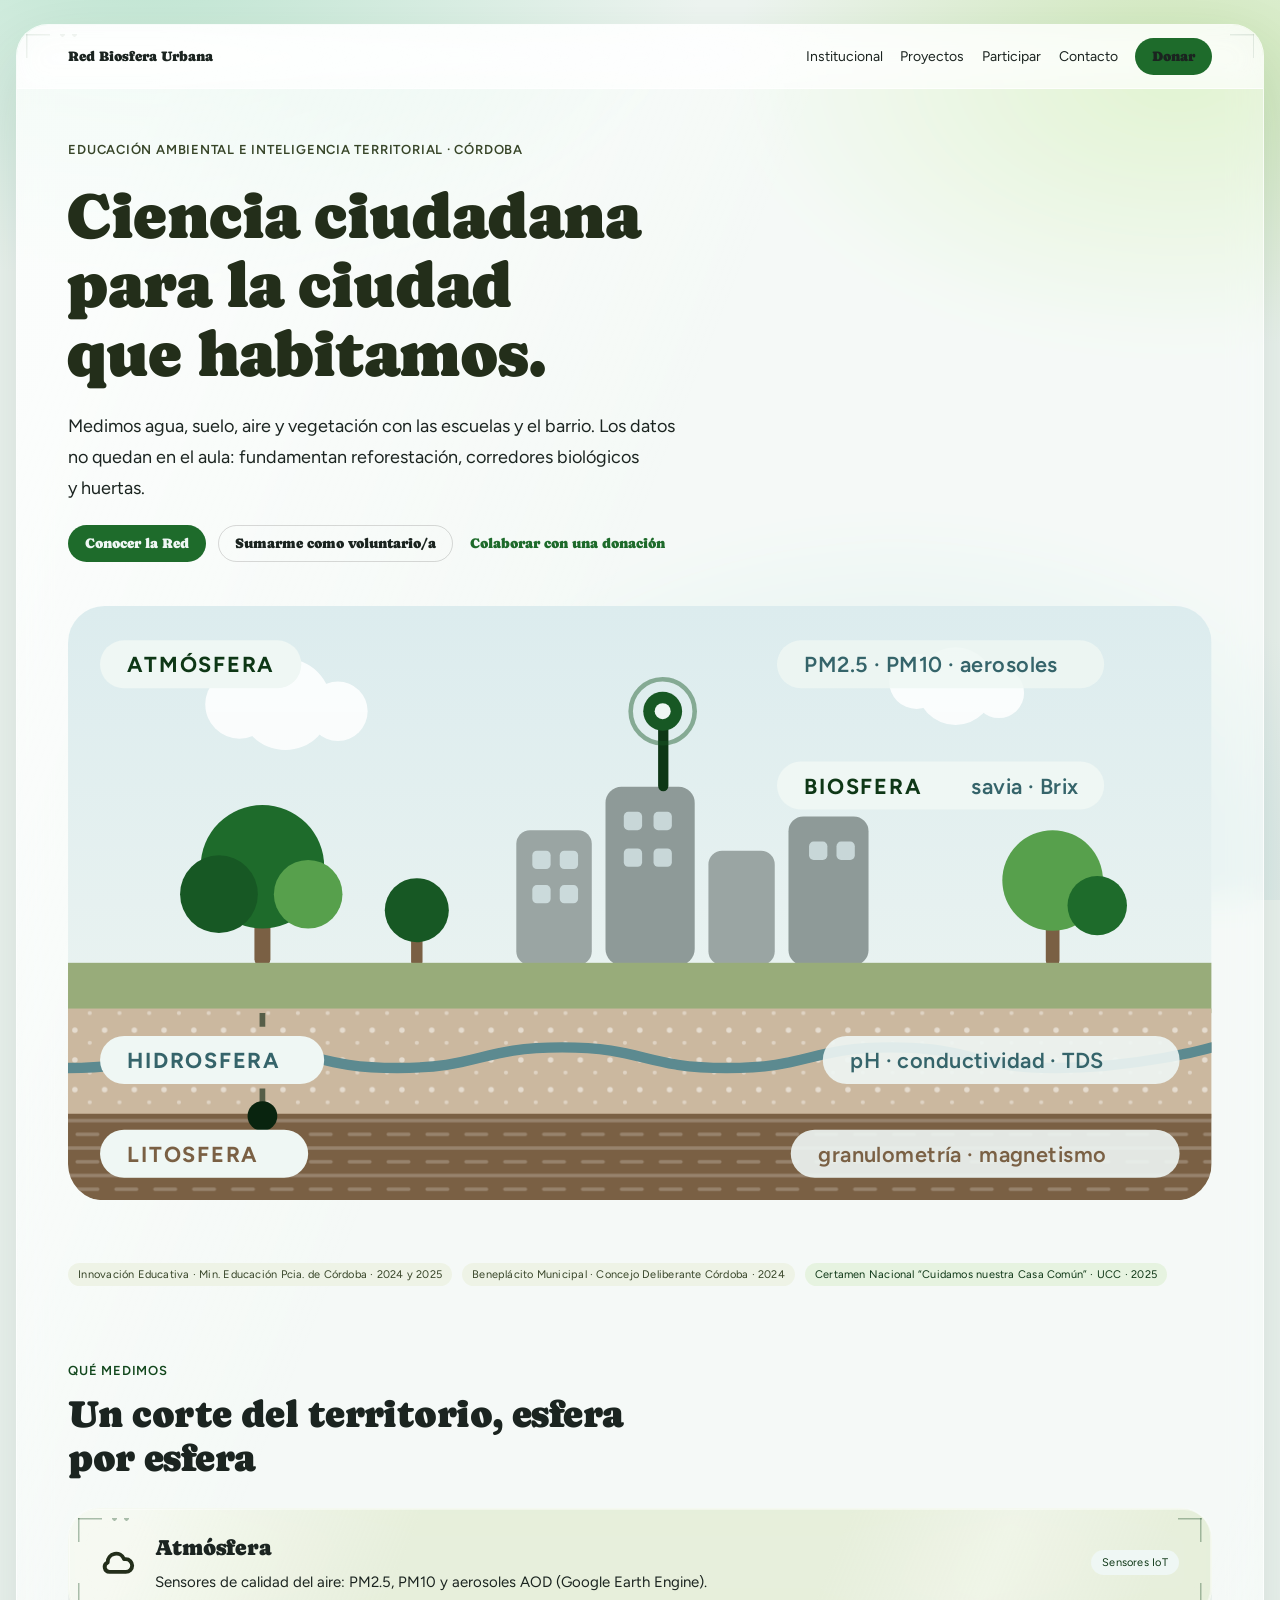
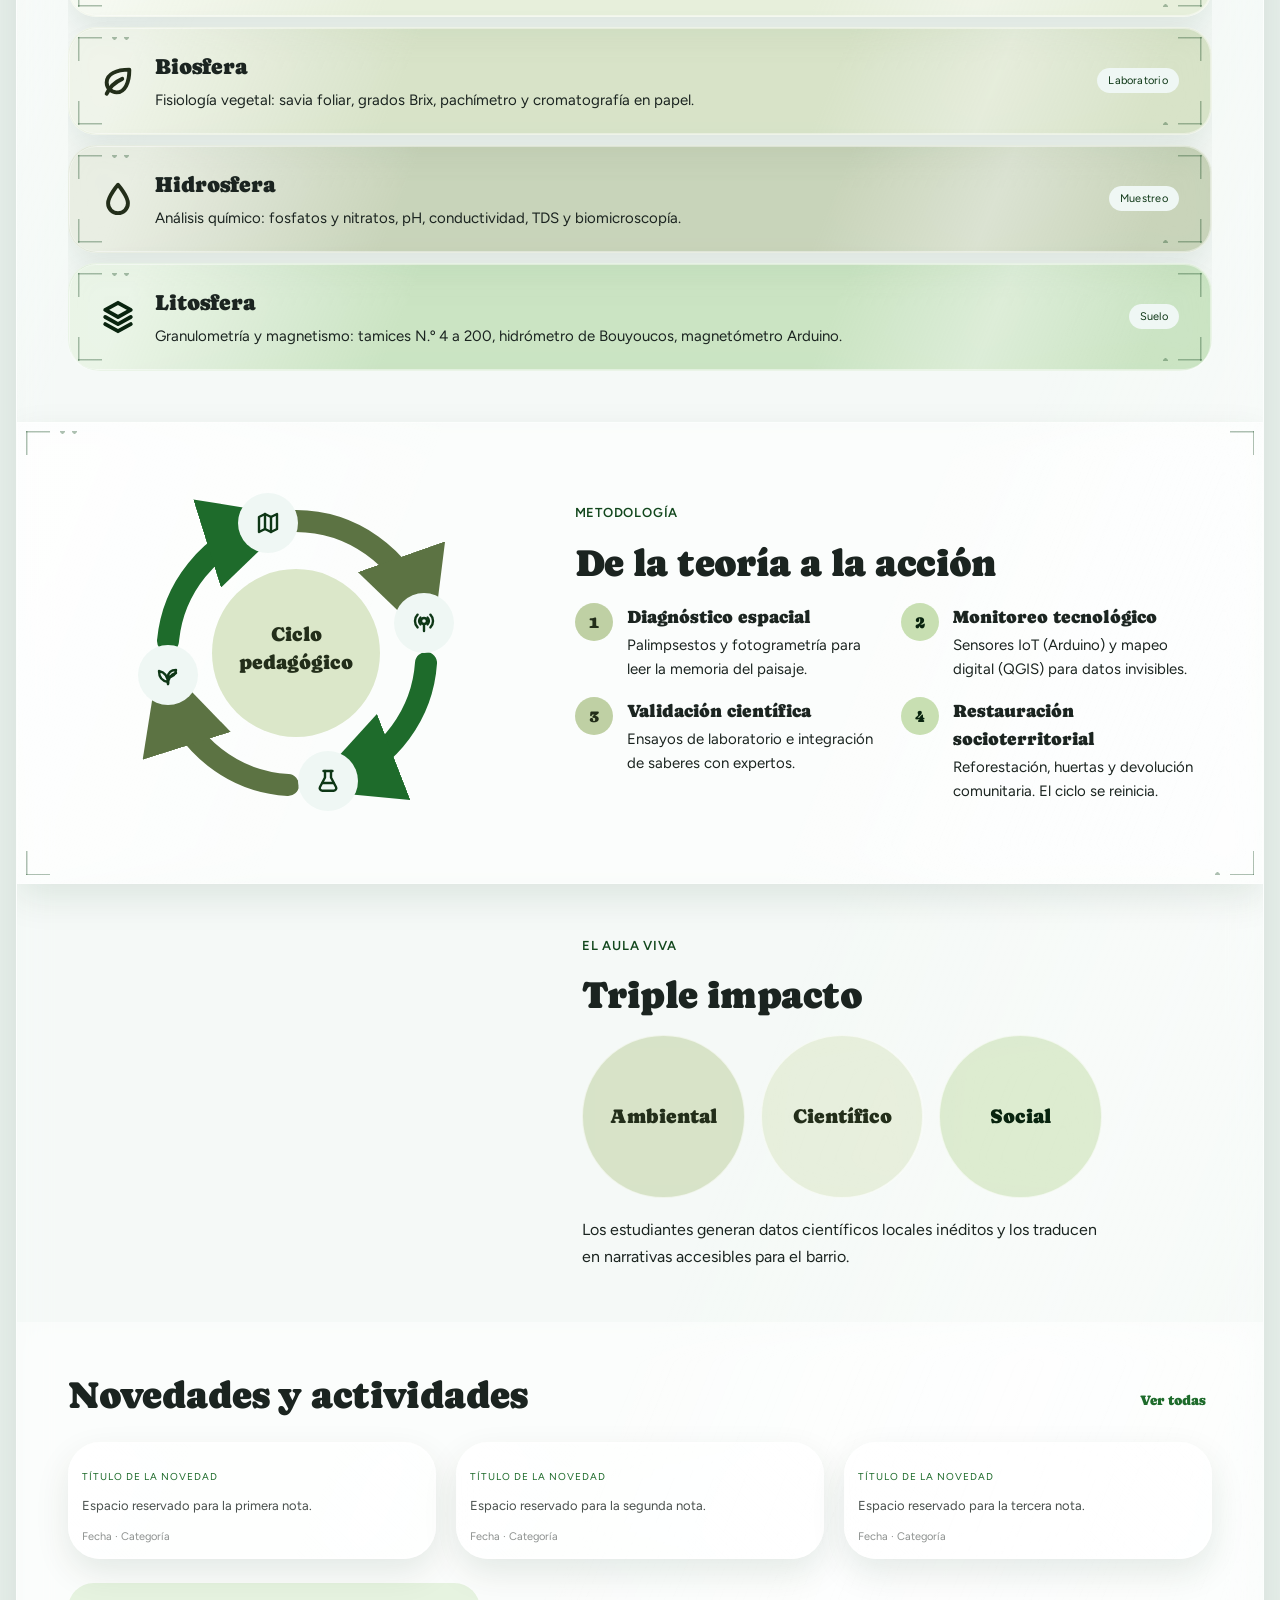
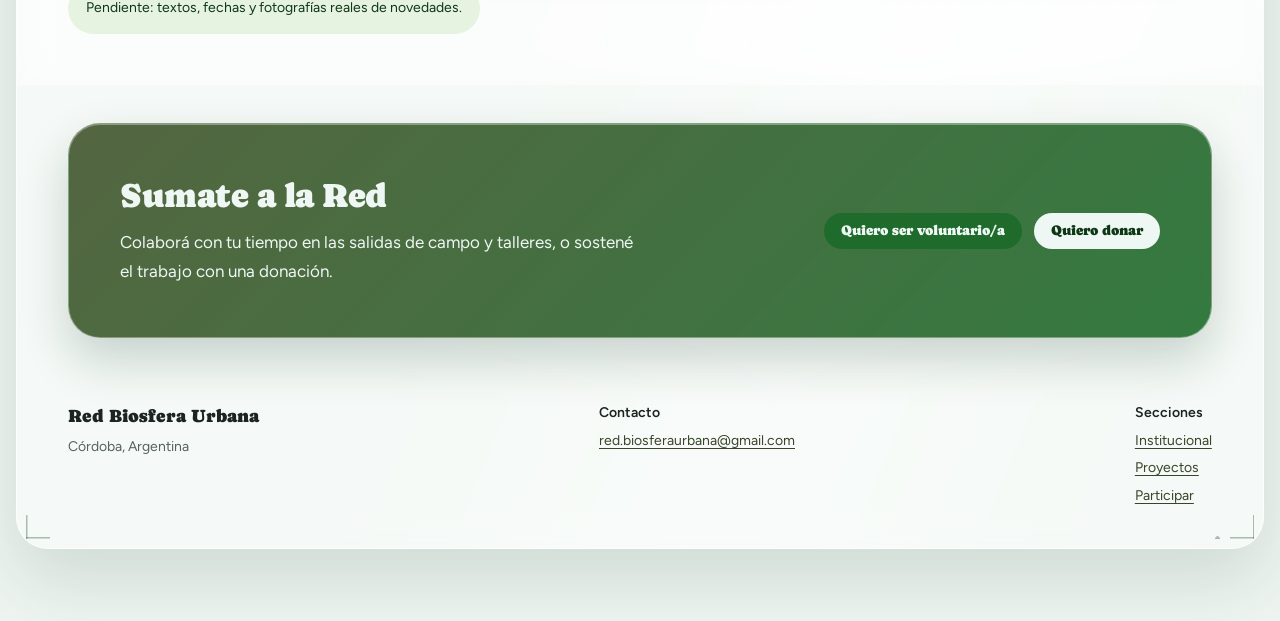
==== public/index.html @ 81ae81a0 "Sitio Red Biosfera Urbana a partir del mockup v4 Convierte el diseno base standalone en un sitio est" ====
<!DOCTYPE html>
<html lang="es">
<head>
<meta charset="utf-8">
<meta name="viewport" content="width=device-width, initial-scale=1">
<title>Red Biosfera Urbana — Ciencia ciudadana para la ciudad que habitamos</title>
<meta name="description" content="Educación ambiental e inteligencia territorial en Córdoba: medimos agua, suelo, aire y vegetación junto a escuelas y barrios.">
<link rel="canonical" href="https://TUDOMINIO/">
<link rel="icon" href="favicon.svg" type="image/svg+xml">
<meta name="theme-color" content="#f5ead8">
<meta property="og:type" content="website">
<meta property="og:title" content="Red Biosfera Urbana — Ciencia ciudadana para la ciudad que habitamos">
<meta property="og:description" content="Educación ambiental e inteligencia territorial en Córdoba: medimos agua, suelo, aire y vegetación junto a escuelas y barrios.">
<meta property="og:url" content="https://TUDOMINIO/">
<meta property="og:locale" content="es_AR">
<link rel="stylesheet" href="assets/css/organic.css">
<link rel="stylesheet" href="assets/css/sitio.css">
<link rel="stylesheet" href="assets/css/ajustes.css">
</head>
<body data-pendientes="on">
<a class="saltar" href="#contenido">Saltar al contenido</a>
<div class="pagina">
  <div class="lamina" data-glass>
    <nav class="nav" style="padding-inline:clamp(20px,4vw,56px)">
      <a class="nav-brand" href="index.html">Red Biosfera Urbana</a>
      <a href="institucional.html">Institucional</a>
      <a href="proyectos.html">Proyectos</a>
      <a href="participar.html">Participar</a>
      <a href="contacto.html">Contacto</a>
      <a class="btn btn-primary" href="participar.html#donar">Donar</a>
    </nav>
<main id="contenido">

    <div>

      <section style="position:relative;padding:clamp(32px,4vw,64px) clamp(24px,4vw,56px) clamp(24px,3vw,40px);overflow:clip">
        <div style="display:flex;flex-direction:column;gap:clamp(28px,4vw,44px)">
          <div style="display:flex;flex-direction:column;gap:22px;max-width:62ch">
            <span style="font-size:13px;letter-spacing:.06em;text-transform:uppercase;font-weight:600;color:var(--color-accent-2-800)">Educación ambiental e inteligencia territorial · Córdoba</span>
            <h1 style="font-family:var(--font-heading);font-size:clamp(38px,5vw,68px);line-height:1.08;margin:0;margin-left:-.028em;color:var(--color-accent-2-900)">Ciencia ciudadana<br>para la ciudad<br>que habitamos.</h1>
            <p style="font-size:18px;line-height:1.7;margin:0;max-width:52ch">Medimos agua, suelo, aire y vegetación con las escuelas y el barrio. Los datos no quedan en el aula: fundamentan reforestación, corredores biológicos y huertas.</p>
            <div style="display:flex;flex-wrap:wrap;gap:12px">
              <a class="btn btn-primary" href="institucional.html">Conocer la Red</a>
              <a class="btn btn-secondary" href="participar.html">Sumarme como voluntario/a</a>
              <a class="btn btn-ghost" href="participar.html">Colaborar con una donación</a>
            </div>
          </div>

          <svg viewBox="0 0 1000 520" role="img" aria-label="Corte del territorio urbano: atmósfera, biosfera, hidrosfera y litosfera, con los instrumentos de medición de cada capa" style="width:100%;height:auto;border-radius:32px;display:block">
            <defs>
              <linearGradient id="rbu3-sky" x1="0" y1="0" x2="0" y2="1">
                <stop offset="0" style="stop-color:var(--rbu-sky)"></stop>
                <stop offset="1" style="stop-color:#f0f6f2"></stop>
              </linearGradient>
              <pattern id="rbu3-loess" width="26" height="26" patternUnits="userSpaceOnUse">
                <circle cx="6" cy="7" r="2.4" style="fill:#ffffff;opacity:.5"></circle>
                <circle cx="19" cy="18" r="1.8" style="fill:#ffffff;opacity:.38"></circle>
              </pattern>
              <pattern id="rbu3-rock" width="34" height="24" patternUnits="userSpaceOnUse">
                <path d="M0 18h34M8 6h18" style="stroke:#ffffff;opacity:.22;stroke-width:3;stroke-linecap:round"></path>
              </pattern>
              <clipPath id="rbu3-frame"><rect x="0" y="0" width="1000" height="520" rx="32"></rect></clipPath>
            </defs>

            <g clip-path="url(#rbu3-frame)">
              <rect x="0" y="0" width="1000" height="520" fill="url(#rbu3-sky)"></rect>

              <g style="opacity:.85">
                <circle cx="150" cy="86" r="30" fill="#ffffff"></circle>
                <circle cx="190" cy="86" r="40" fill="#ffffff"></circle>
                <circle cx="236" cy="92" r="26" fill="#ffffff"></circle>
                <circle cx="742" cy="66" r="24" fill="#ffffff"></circle>
                <circle cx="776" cy="70" r="34" fill="#ffffff"></circle>
                <circle cx="814" cy="76" r="22" fill="#ffffff"></circle>
              </g>

              <g>
                <rect x="392" y="196" width="66" height="118" rx="12" style="fill:var(--rbu-stone)"></rect>
                <rect x="470" y="158" width="78" height="156" rx="14" style="fill:#8e9a98"></rect>
                <rect x="560" y="214" width="58" height="100" rx="12" style="fill:var(--rbu-stone)"></rect>
                <rect x="630" y="184" width="70" height="130" rx="13" style="fill:#8e9a98"></rect>
                <g style="fill:var(--rbu-sky);opacity:.75">
                  <rect x="406" y="214" width="16" height="16" rx="4"></rect><rect x="430" y="214" width="16" height="16" rx="4"></rect>
                  <rect x="406" y="244" width="16" height="16" rx="4"></rect><rect x="430" y="244" width="16" height="16" rx="4"></rect>
                  <rect x="486" y="180" width="16" height="16" rx="4"></rect><rect x="512" y="180" width="16" height="16" rx="4"></rect>
                  <rect x="486" y="212" width="16" height="16" rx="4"></rect><rect x="512" y="212" width="16" height="16" rx="4"></rect>
                  <rect x="648" y="206" width="16" height="16" rx="4"></rect><rect x="672" y="206" width="16" height="16" rx="4"></rect>
                </g>
              </g>

              <g>
                <rect x="163" y="248" width="14" height="68" rx="7" style="fill:var(--rbu-earth)"></rect>
                <circle cx="170" cy="228" r="54" style="fill:var(--color-accent-500)"></circle>
                <circle cx="132" cy="252" r="34" style="fill:var(--color-accent-600)"></circle>
                <circle cx="210" cy="252" r="30" style="fill:var(--color-accent-400)"></circle>
                <rect x="855" y="256" width="12" height="60" rx="6" style="fill:var(--rbu-earth)"></rect>
                <circle cx="861" cy="240" r="44" style="fill:var(--color-accent-400)"></circle>
                <circle cx="900" cy="262" r="26" style="fill:var(--color-accent-500)"></circle>
                <rect x="300" y="276" width="10" height="40" rx="5" style="fill:var(--rbu-earth)"></rect>
                <circle cx="305" cy="266" r="28" style="fill:var(--color-accent-600)"></circle>
              </g>

              <rect x="0" y="312" width="1000" height="44" style="fill:var(--color-accent-2-400)"></rect>
              <rect x="0" y="352" width="1000" height="96" style="fill:var(--rbu-earth-light)"></rect>
              <rect x="0" y="352" width="1000" height="96" fill="url(#rbu3-loess)"></rect>
              <rect x="0" y="444" width="1000" height="76" style="fill:var(--rbu-earth)"></rect>
              <rect x="0" y="444" width="1000" height="76" fill="url(#rbu3-rock)"></rect>

              <path d="M0 404c72 0 72-18 144-18s72 18 144 18 72-18 144-18 72 18 144 18 72-18 144-18 72 18 144 18 136-18 136-18" fill="none" style="stroke:var(--rbu-teal);stroke-width:9;stroke-linecap:round"></path>

              <g>
                <rect x="516" y="96" width="9" height="66" rx="4.5" style="fill:var(--color-accent-800)"></rect>
                <circle cx="520" cy="92" r="28" style="fill:none;stroke:var(--color-accent-600);stroke-width:4;opacity:.45"></circle>
                <circle cx="520" cy="92" r="17" style="fill:var(--color-accent-600)"></circle>
                <circle cx="520" cy="92" r="7" style="fill:var(--color-bg)"></circle>
              </g>

              <g>
                <line x1="170" y1="356" x2="170" y2="444" style="stroke:var(--color-accent-900);stroke-width:5;stroke-dasharray:12 10;opacity:.6"></line>
                <circle cx="170" cy="446" r="13" style="fill:var(--color-accent-900)"></circle>
              </g>

              <g style="font-family:var(--font-body);font-size:19px;font-weight:700;letter-spacing:.08em">
                <rect x="28" y="30" width="176" height="42" rx="21" style="fill:var(--color-bg)"></rect>
                <text x="52" y="58" style="fill:var(--color-accent-800)">ATMÓSFERA</text>
                <rect x="620" y="30" width="286" height="42" rx="21" style="fill:var(--color-bg);opacity:.85"></rect>
                <text x="644" y="58" style="fill:var(--rbu-teal-ink);font-weight:600;letter-spacing:.02em">PM2.5 · PM10 · aerosoles</text>

                <rect x="620" y="136" width="286" height="42" rx="21" style="fill:var(--color-bg)"></rect>
                <text x="644" y="164" style="fill:var(--color-accent-800)">BIOSFERA</text>
                <text x="790" y="164" style="fill:var(--rbu-teal-ink);font-weight:600;letter-spacing:.02em">savia · Brix</text>

                <rect x="28" y="376" width="196" height="42" rx="21" style="fill:var(--color-bg)"></rect>
                <text x="52" y="404" style="fill:var(--rbu-teal-ink)">HIDROSFERA</text>
                <rect x="660" y="376" width="312" height="42" rx="21" style="fill:var(--color-bg);opacity:.9"></rect>
                <text x="684" y="404" style="fill:var(--rbu-teal-ink);font-weight:600;letter-spacing:.02em">pH · conductividad · TDS</text>

                <rect x="28" y="458" width="182" height="42" rx="21" style="fill:var(--color-bg)"></rect>
                <text x="52" y="486" style="fill:var(--rbu-earth)">LITOSFERA</text>
                <rect x="632" y="458" width="340" height="42" rx="21" style="fill:var(--color-bg);opacity:.9"></rect>
                <text x="656" y="486" style="fill:var(--rbu-earth);font-weight:600;letter-spacing:.02em">granulometría · magnetismo</text>
              </g>
            </g>
          </svg>
        </div>
      </section>

      <section style="padding:24px clamp(24px,4vw,56px);display:flex;flex-wrap:wrap;gap:10px">
        <span class="tag tag-accent-2">Innovación Educativa · Min. Educación Pcia. de Córdoba · 2024 y 2025</span>
        <span class="tag tag-accent-2">Beneplácito Municipal · Concejo Deliberante Córdoba · 2024</span>
        <span class="tag tag-accent">Certamen Nacional “Cuidamos nuestra Casa Común” · UCC · 2025</span>
      </section>

      <section style="padding:clamp(32px,4vw,56px) clamp(24px,4vw,56px);display:flex;flex-direction:column;gap:28px">
        <div style="display:flex;flex-direction:column;gap:12px;max-width:60ch">
          <span style="font-size:13px;letter-spacing:.06em;text-transform:uppercase;font-weight:600;color:var(--color-accent-700)">Qué medimos</span>
          <h2 style="font-family:var(--font-heading);font-size:clamp(28px,3.2vw,38px);line-height:1.15;margin:0">Un corte del territorio, esfera por esfera</h2>
        </div>

        <div style="display:flex;flex-direction:column;gap:10px;border-radius:32px;overflow:hidden">
          <div data-glass="" style="display:flex;flex-wrap:wrap;gap:20px;align-items:center;background:color-mix(in srgb,var(--color-accent-2-200) 62%,transparent);backdrop-filter:blur(16px) saturate(1.25);-webkit-backdrop-filter:blur(16px) saturate(1.25);border:1px solid rgba(255,255,255,.6);padding:22px clamp(20px,3vw,32px);border-radius:28px">
            <svg width="34" height="34" viewBox="0 0 24 24" fill="none" stroke="currentColor" stroke-width="2.75" stroke-linecap="round" stroke-linejoin="round" style="color:var(--color-accent-2-900);flex:none" aria-hidden="true"><path d="M17.5 19a4.5 4.5 0 0 0 0-9h-1.2A6 6 0 0 0 4.7 12.3 3.5 3.5 0 0 0 6 19z"></path></svg>
            <div style="min-width:180px;flex:1 1 180px"><span style="font-family:var(--font-heading);font-size:22px">Atmósfera</span><p style="margin:4px 0 0;font-size:15px;line-height:1.6">Sensores de calidad del aire: PM2.5, PM10 y aerosoles AOD (Google Earth Engine).</p></div>
            <span class="tag tag-outline" style="background:var(--color-bg);color:var(--color-accent-800);border-color:transparent">Sensores IoT</span>
          </div>
          <div data-glass="" style="display:flex;flex-wrap:wrap;gap:20px;align-items:center;background:color-mix(in srgb,var(--color-accent-2-300) 58%,transparent);backdrop-filter:blur(16px) saturate(1.25);-webkit-backdrop-filter:blur(16px) saturate(1.25);border:1px solid rgba(255,255,255,.6);padding:22px clamp(20px,3vw,32px);border-radius:28px">
            <svg width="34" height="34" viewBox="0 0 24 24" fill="none" stroke="currentColor" stroke-width="2.75" stroke-linecap="round" stroke-linejoin="round" style="color:var(--color-accent-2-900);flex:none" aria-hidden="true"><path d="M11 20A7 7 0 0 1 4 13c0-6 7-9 16-9 0 9-3 16-9 16Z"></path><path d="M4 21c2.5-5.5 6.5-8.5 11-10.5"></path></svg>
            <div style="min-width:180px;flex:1 1 180px"><span style="font-family:var(--font-heading);font-size:22px">Biosfera</span><p style="margin:4px 0 0;font-size:15px;line-height:1.6">Fisiología vegetal: savia foliar, grados Brix, pachímetro y cromatografía en papel.</p></div>
            <span class="tag tag-outline" style="background:var(--color-bg);color:var(--color-accent-800);border-color:transparent">Laboratorio</span>
          </div>
          <div data-glass="" style="display:flex;flex-wrap:wrap;gap:20px;align-items:center;background:color-mix(in srgb,var(--color-accent-2-400) 50%,transparent);backdrop-filter:blur(16px) saturate(1.25);-webkit-backdrop-filter:blur(16px) saturate(1.25);border:1px solid rgba(255,255,255,.6);padding:22px clamp(20px,3vw,32px);border-radius:28px">
            <svg width="34" height="34" viewBox="0 0 24 24" fill="none" stroke="currentColor" stroke-width="2.75" stroke-linecap="round" stroke-linejoin="round" style="color:var(--color-accent-2-900);flex:none" aria-hidden="true"><path d="M12 22a7 7 0 0 0 7-7c0-5-7-13-7-13S5 10 5 15a7 7 0 0 0 7 7Z"></path></svg>
            <div style="min-width:180px;flex:1 1 180px"><span style="font-family:var(--font-heading);font-size:22px">Hidrosfera</span><p style="margin:4px 0 0;font-size:15px;line-height:1.6">Análisis químico: fosfatos y nitratos, pH, conductividad, TDS y biomicroscopía.</p></div>
            <span class="tag tag-outline" style="background:var(--color-bg);color:var(--color-accent-800);border-color:transparent">Muestreo</span>
          </div>
          <div data-glass="" style="display:flex;flex-wrap:wrap;gap:20px;align-items:center;background:color-mix(in srgb,var(--color-accent-300) 55%,transparent);backdrop-filter:blur(16px) saturate(1.25);-webkit-backdrop-filter:blur(16px) saturate(1.25);border:1px solid rgba(255,255,255,.6);padding:22px clamp(20px,3vw,32px);border-radius:28px">
            <svg width="34" height="34" viewBox="0 0 24 24" fill="none" stroke="currentColor" stroke-width="2.75" stroke-linecap="round" stroke-linejoin="round" style="color:var(--color-accent-900);flex:none" aria-hidden="true"><path d="m12 2 9 5-9 5-9-5 9-5Z"></path><path d="m3 12 9 5 9-5"></path><path d="m3 17 9 5 9-5"></path></svg>
            <div style="min-width:180px;flex:1 1 180px"><span style="font-family:var(--font-heading);font-size:22px">Litosfera</span><p style="margin:4px 0 0;font-size:15px;line-height:1.6">Granulometría y magnetismo: tamices N.º 4 a 200, hidrómetro de Bouyoucos, magnetómetro Arduino.</p></div>
            <span class="tag tag-outline" style="background:var(--color-bg);color:var(--color-accent-800);border-color:transparent">Suelo</span>
          </div>
        </div>
      </section>

      <section data-glass="" style="padding:clamp(32px,4vw,56px) clamp(24px,4vw,56px);background:rgba(255,255,255,.34);backdrop-filter:blur(16px) saturate(1.25);-webkit-backdrop-filter:blur(16px) saturate(1.25)">
        <div style="display:grid;grid-template-columns:minmax(0,5fr) minmax(0,7fr);gap:clamp(24px,4vw,56px);align-items:center">
          <svg viewBox="0 0 360 360" role="img" aria-label="Ciclo pedagógico de cuatro fases" style="width:100%;height:auto;max-width:360px;justify-self:center">
            <defs>
              <marker id="rbu-arrow" viewBox="0 0 10 10" refX="6" refY="5" markerWidth="4.2" markerHeight="4.2" orient="auto-start-reverse">
                <path d="M0 0 10 5 0 10z" style="fill:var(--color-accent-2-600)"></path>
              </marker>
              <marker id="rbu-arrow-b" viewBox="0 0 10 10" refX="6" refY="5" markerWidth="4.2" markerHeight="4.2" orient="auto-start-reverse">
                <path d="M0 0 10 5 0 10z" style="fill:var(--color-accent-500)"></path>
              </marker>
            </defs>
            <circle cx="180" cy="180" r="84" style="fill:var(--color-accent-2-200)"></circle>
            <text x="180" y="168" text-anchor="middle" style="font-family:var(--font-heading);font-size:20px;fill:var(--color-accent-2-900)">Ciclo</text>
            <text x="180" y="196" text-anchor="middle" style="font-family:var(--font-heading);font-size:20px;fill:var(--color-accent-2-900)">pedagógico</text>
            <path d="M180 48a132 132 0 0 1 124 88" fill="none" stroke-linecap="round" stroke-width="22" marker-end="url(#rbu-arrow)" style="stroke:var(--color-accent-2-600)"></path>
            <path d="M310 190a132 132 0 0 1-84 114" fill="none" stroke-linecap="round" stroke-width="22" marker-end="url(#rbu-arrow-b)" style="stroke:var(--color-accent-500)"></path>
            <path d="M172 312a132 132 0 0 1-118-92" fill="none" stroke-linecap="round" stroke-width="22" marker-end="url(#rbu-arrow)" style="stroke:var(--color-accent-2-600)"></path>
            <path d="M52 168a132 132 0 0 1 92-114" fill="none" stroke-linecap="round" stroke-width="22" marker-end="url(#rbu-arrow-b)" style="stroke:var(--color-accent-500)"></path>
            <g style="fill:none;stroke:var(--color-accent-800);stroke-width:2.4;stroke-linecap:round;stroke-linejoin:round">
              <circle cx="152" cy="50" r="30" style="fill:var(--color-bg);stroke:none"></circle>
              <g transform="translate(140,38)"><path d="M3 6 9 3l6 3 6-3v15l-6 3-6-3-6 3z"></path><path d="M9 3v15M15 6v15"></path></g>
              <circle cx="308" cy="150" r="30" style="fill:var(--color-bg);stroke:none"></circle>
              <g transform="translate(296,138)"><path d="M12 20v-6"></path><circle cx="12" cy="10" r="3"></circle><path d="M5.6 16.4a9 9 0 0 1 0-12.7M18.4 3.7a9 9 0 0 1 0 12.7"></path><path d="M8.5 13.5a5 5 0 0 1 0-7M15.5 6.5a5 5 0 0 1 0 7"></path></g>
              <circle cx="212" cy="308" r="30" style="fill:var(--color-bg);stroke:none"></circle>
              <g transform="translate(200,296)"><path d="M9 2v6.5L4 18a2.5 2.5 0 0 0 2.2 3.7h11.6A2.5 2.5 0 0 0 20 18l-5-9.5V2"></path><path d="M7.5 2h9M6.5 14h11"></path></g>
              <circle cx="52" cy="202" r="30" style="fill:var(--color-bg);stroke:none"></circle>
              <g transform="translate(40,190)"><path d="M12 21c0-5 2-9 8-11"></path><path d="M12 21C12 13 8 9 3 8c0 6 3 10 9 11Z"></path><path d="M12 14c0-4 3-7 8-7 0 4-3 7-8 7Z"></path></g>
            </g>
          </svg>

          <div style="display:flex;flex-direction:column;gap:18px">
            <span style="font-size:13px;letter-spacing:.06em;text-transform:uppercase;font-weight:600;color:var(--color-accent-700)">Metodología</span>
            <h2 style="font-family:var(--font-heading);font-size:clamp(28px,3.2vw,38px);line-height:1.15;margin:0">De la teoría a la acción</h2>
            <div style="display:grid;grid-template-columns:repeat(auto-fit,minmax(240px,1fr));gap:16px">
              <div style="display:flex;gap:14px;align-items:flex-start"><span style="flex:none;display:grid;place-content:center;width:38px;height:38px;border-radius:50%;background:var(--color-accent-2-300);font-family:var(--font-heading);font-size:17px;color:var(--color-accent-2-900)">1</span><div><span style="font-family:var(--font-heading);font-size:18px">Diagnóstico espacial</span><p style="margin:2px 0 0;font-size:15px;line-height:1.6">Palimpsestos y fotogrametría para leer la memoria del paisaje.</p></div></div>
              <div style="display:flex;gap:14px;align-items:flex-start"><span style="flex:none;display:grid;place-content:center;width:38px;height:38px;border-radius:50%;background:var(--color-accent-200);font-family:var(--font-heading);font-size:17px;color:var(--color-accent-900)">2</span><div><span style="font-family:var(--font-heading);font-size:18px">Monitoreo tecnológico</span><p style="margin:2px 0 0;font-size:15px;line-height:1.6">Sensores IoT (Arduino) y mapeo digital (QGIS) para datos invisibles.</p></div></div>
              <div style="display:flex;gap:14px;align-items:flex-start"><span style="flex:none;display:grid;place-content:center;width:38px;height:38px;border-radius:50%;background:var(--color-accent-2-300);font-family:var(--font-heading);font-size:17px;color:var(--color-accent-2-900)">3</span><div><span style="font-family:var(--font-heading);font-size:18px">Validación científica</span><p style="margin:2px 0 0;font-size:15px;line-height:1.6">Ensayos de laboratorio e integración de saberes con expertos.</p></div></div>
              <div style="display:flex;gap:14px;align-items:flex-start"><span style="flex:none;display:grid;place-content:center;width:38px;height:38px;border-radius:50%;background:var(--color-accent-200);font-family:var(--font-heading);font-size:17px;color:var(--color-accent-900)">4</span><div><span style="font-family:var(--font-heading);font-size:18px">Restauración socioterritorial</span><p style="margin:2px 0 0;font-size:15px;line-height:1.6">Reforestación, huertas y devolución comunitaria. El ciclo se reinicia.</p></div></div>
            </div>
          </div>
        </div>
      </section>

      <section style="padding:clamp(32px,4vw,56px) clamp(24px,4vw,56px);display:grid;grid-template-columns:minmax(0,5fr) minmax(0,7fr);gap:clamp(24px,5vw,64px);align-items:center">
        <figure class="washed" style="margin:0;border-radius:32px;overflow:hidden">
          <image-slot id="rbu2-aula" shape="rect" style="width:100%;aspect-ratio:4/3" placeholder="Foto: estudiantes en trabajo de campo"></image-slot>
        </figure>
        <div style="display:flex;flex-direction:column;gap:18px">
          <span style="font-size:13px;letter-spacing:.06em;text-transform:uppercase;font-weight:600;color:var(--color-accent-700)">El aula viva</span>
          <h2 style="font-family:var(--font-heading);font-size:clamp(28px,3.2vw,38px);line-height:1.15;margin:0">Triple impacto</h2>
          <div style="display:grid;grid-template-columns:repeat(3,minmax(0,1fr));gap:16px;max-width:520px">
            <div style="aspect-ratio:1;border-radius:50%;background:color-mix(in srgb,var(--color-accent-2-300) 58%,transparent);backdrop-filter:blur(16px) saturate(1.25);-webkit-backdrop-filter:blur(16px) saturate(1.25);border:1px solid rgba(255,255,255,.6);display:grid;place-content:center;text-align:center;padding:12px"><span style="font-family:var(--font-heading);font-size:clamp(15px,1.7vw,20px);color:var(--color-accent-2-900)">Ambiental</span></div>
            <div style="aspect-ratio:1;border-radius:50%;background:color-mix(in srgb,var(--color-accent-2-200) 60%,transparent);backdrop-filter:blur(16px) saturate(1.25);-webkit-backdrop-filter:blur(16px) saturate(1.25);border:1px solid rgba(255,255,255,.6);display:grid;place-content:center;text-align:center;padding:12px"><span style="font-family:var(--font-heading);font-size:clamp(15px,1.7vw,20px);color:var(--color-accent-2-900)">Científico</span></div>
            <div style="aspect-ratio:1;border-radius:50%;background:color-mix(in srgb,var(--color-accent-200) 60%,transparent);backdrop-filter:blur(16px) saturate(1.25);-webkit-backdrop-filter:blur(16px) saturate(1.25);border:1px solid rgba(255,255,255,.6);display:grid;place-content:center;text-align:center;padding:12px"><span style="font-family:var(--font-heading);font-size:clamp(15px,1.7vw,20px);color:var(--color-accent-900)">Social</span></div>
          </div>
          <p style="font-size:16px;line-height:1.7;margin:0;max-width:52ch">Los estudiantes generan datos científicos locales inéditos y los traducen en narrativas accesibles para el barrio.</p>
        </div>
      </section>

      <section id="novedades" style="padding:clamp(32px,4vw,56px) clamp(24px,4vw,56px);background:rgba(255,255,255,.34);backdrop-filter:blur(16px) saturate(1.25);-webkit-backdrop-filter:blur(16px) saturate(1.25);display:flex;flex-direction:column;gap:24px">
        <div style="display:flex;flex-wrap:wrap;gap:16px;align-items:end;justify-content:space-between">
          <h2 style="font-family:var(--font-heading);font-size:clamp(28px,3.2vw,38px);line-height:1.2;margin:0">Novedades y actividades</h2>
          <button type="button" class="btn btn-ghost">Ver todas</button>
        </div>
        <div style="display:grid;grid-template-columns:repeat(auto-fit,minmax(260px,1fr));gap:20px">
          <article class="card" style="display:flex;flex-direction:column;gap:12px">
            <div class="washed" style="border-radius:20px;overflow:hidden"><image-slot id="rbu2-news-1" shape="rect" style="width:100%;aspect-ratio:3/2" placeholder="Foto de la actividad"></image-slot></div>
            <span class="card-kicker">Título de la novedad</span>
            <p class="card-body">Espacio reservado para la primera nota.</p>
            <span class="card-meta">Fecha · Categoría</span>
          </article>
          <article class="card" style="display:flex;flex-direction:column;gap:12px">
            <div class="washed" style="border-radius:20px;overflow:hidden"><image-slot id="rbu2-news-2" shape="rect" style="width:100%;aspect-ratio:3/2" placeholder="Foto de la actividad"></image-slot></div>
            <span class="card-kicker">Título de la novedad</span>
            <p class="card-body">Espacio reservado para la segunda nota.</p>
            <span class="card-meta">Fecha · Categoría</span>
          </article>
          <article class="card" style="display:flex;flex-direction:column;gap:12px">
            <div class="washed" style="border-radius:20px;overflow:hidden"><image-slot id="rbu2-news-3" shape="rect" style="width:100%;aspect-ratio:3/2" placeholder="Foto de la actividad"></image-slot></div>
            <span class="card-kicker">Título de la novedad</span>
            <p class="card-body">Espacio reservado para la tercera nota.</p>
            <span class="card-meta">Fecha · Categoría</span>
          </article>
        </div>
        <div class="nota-pendiente">
          <p style="font-size:14px;line-height:1.6;margin:0;padding:14px 18px;border-radius:999px;background:var(--color-accent-100);color:var(--color-accent-800);width:fit-content;max-width:100%">Pendiente: textos, fechas y fotografías reales de novedades.</p>
        </div>
      </section>

      <section style="padding:clamp(24px,3vw,40px) clamp(24px,4vw,56px)">
        <div style="background:linear-gradient(135deg,rgba(73,92,53,.94),rgba(30,107,43,.90));border-radius:32px;padding:clamp(28px,4vw,56px);border:1px solid rgba(255,255,255,.35);box-shadow:inset 0 1px 0 rgba(255,255,255,.35),0 22px 48px rgba(14,55,32,.20);display:flex;flex-wrap:wrap;gap:32px;justify-content:space-between;align-items:center">
          <div style="display:flex;flex-direction:column;gap:12px;max-width:52ch">
            <h3 style="font-family:var(--font-heading);font-size:clamp(26px,3vw,34px);line-height:1.2;margin:0;color:var(--color-bg)">Sumate a la Red</h3>
            <p style="font-size:17px;line-height:1.7;margin:0;color:var(--color-bg)">Colaborá con tu tiempo en las salidas de campo y talleres, o sostené el trabajo con una donación.</p>
          </div>
          <div style="display:flex;flex-wrap:wrap;gap:12px">
            <a class="btn btn-primary" href="participar.html">Quiero ser voluntario/a</a>
            <a class="btn btn-secondary" style="background:var(--color-bg);color:var(--color-accent-800);border-color:transparent" href="participar.html">Quiero donar</a>
          </div>
        </div>
      </section>

      
    </div>
    
</main>
<footer style="padding:24px clamp(24px,4vw,56px) 40px;display:flex;flex-wrap:wrap;gap:24px;justify-content:space-between;font-size:14px;line-height:1.7;color:var(--color-neutral-700)">
        <div style="display:flex;flex-direction:column;gap:4px">
          <span style="font-family:var(--font-heading);font-size:18px;color:var(--color-text)">Red Biosfera Urbana</span>
          <span>Córdoba, Argentina</span>
        </div>
        <div style="display:flex;flex-direction:column;gap:4px">
          <span style="font-weight:600;color:var(--color-text)">Contacto</span>
          <a href="mailto:red.biosferaurbana@gmail.com">red.biosferaurbana@gmail.com</a>
        </div>
        <div style="display:flex;flex-direction:column;gap:4px">
          <span style="font-weight:600;color:var(--color-text)">Secciones</span>
          <a href="institucional.html">Institucional</a>
          <a href="proyectos.html">Proyectos</a>
          <a href="participar.html">Participar</a>
        </div>
      </footer>
  </div>
</div>
<script src="assets/js/sitio.js" defer></script>
</body>
</html>
---- public/assets/css/organic.css ----
/* Organic — design-system tokens and component classes. This file is the source of truth for the system's look; retune it here and see readme.md. */
/* latin-ext */
@font-face {
  font-family: 'Caprasimo';
  font-style: normal;
  font-weight: 400;
  font-display: swap;
  src: url("../fonts/caprasimo-latin-ext.woff2") format('woff2');
  unicode-range: U+0100-02BA, U+02BD-02C5, U+02C7-02CC, U+02CE-02D7, U+02DD-02FF, U+0304, U+0308, U+0329, U+1D00-1DBF, U+1E00-1E9F, U+1EF2-1EFF, U+2020, U+20A0-20AB, U+20AD-20C0, U+2113, U+2C60-2C7F, U+A720-A7FF;
}
/* latin */
@font-face {
  font-family: 'Caprasimo';
  font-style: normal;
  font-weight: 400;
  font-display: swap;
  src: url("../fonts/caprasimo-latin.woff2") format('woff2');
  unicode-range: U+0000-00FF, U+0131, U+0152-0153, U+02BB-02BC, U+02C6, U+02DA, U+02DC, U+0304, U+0308, U+0329, U+2000-206F, U+20AC, U+2122, U+2191, U+2193, U+2212, U+2215, U+FEFF, U+FFFD;
}
/* latin-ext */
@font-face {
  font-family: 'Figtree';
  font-style: normal;
  font-weight: 400;
  font-display: swap;
  src: url("../fonts/figtree-latin-ext.woff2") format('woff2');
  unicode-range: U+0100-02BA, U+02BD-02C5, U+02C7-02CC, U+02CE-02D7, U+02DD-02FF, U+0304, U+0308, U+0329, U+1D00-1DBF, U+1E00-1E9F, U+1EF2-1EFF, U+2020, U+20A0-20AB, U+20AD-20C0, U+2113, U+2C60-2C7F, U+A720-A7FF;
}
/* latin */
@font-face {
  font-family: 'Figtree';
  font-style: normal;
  font-weight: 400;
  font-display: swap;
  src: url("../fonts/figtree-latin.woff2") format('woff2');
  unicode-range: U+0000-00FF, U+0131, U+0152-0153, U+02BB-02BC, U+02C6, U+02DA, U+02DC, U+0304, U+0308, U+0329, U+2000-206F, U+20AC, U+2122, U+2191, U+2193, U+2212, U+2215, U+FEFF, U+FFFD;
}
/* latin-ext */
@font-face {
  font-family: 'Figtree';
  font-style: normal;
  font-weight: 600;
  font-display: swap;
  src: url("../fonts/figtree-latin-ext.woff2") format('woff2');
  unicode-range: U+0100-02BA, U+02BD-02C5, U+02C7-02CC, U+02CE-02D7, U+02DD-02FF, U+0304, U+0308, U+0329, U+1D00-1DBF, U+1E00-1E9F, U+1EF2-1EFF, U+2020, U+20A0-20AB, U+20AD-20C0, U+2113, U+2C60-2C7F, U+A720-A7FF;
}
/* latin */
@font-face {
  font-family: 'Figtree';
  font-style: normal;
  font-weight: 600;
  font-display: swap;
  src: url("../fonts/figtree-latin.woff2") format('woff2');
  unicode-range: U+0000-00FF, U+0131, U+0152-0153, U+02BB-02BC, U+02C6, U+02DA, U+02DC, U+0304, U+0308, U+0329, U+2000-206F, U+20AC, U+2122, U+2191, U+2193, U+2212, U+2215, U+FEFF, U+FFFD;
}
/* latin-ext */
@font-face {
  font-family: 'Figtree';
  font-style: normal;
  font-weight: 700;
  font-display: swap;
  src: url("../fonts/figtree-latin-ext.woff2") format('woff2');
  unicode-range: U+0100-02BA, U+02BD-02C5, U+02C7-02CC, U+02CE-02D7, U+02DD-02FF, U+0304, U+0308, U+0329, U+1D00-1DBF, U+1E00-1E9F, U+1EF2-1EFF, U+2020, U+20A0-20AB, U+20AD-20C0, U+2113, U+2C60-2C7F, U+A720-A7FF;
}
/* latin */
@font-face {
  font-family: 'Figtree';
  font-style: normal;
  font-weight: 700;
  font-display: swap;
  src: url("../fonts/figtree-latin.woff2") format('woff2');
  unicode-range: U+0000-00FF, U+0131, U+0152-0153, U+02BB-02BC, U+02C6, U+02DA, U+02DC, U+0304, U+0308, U+0329, U+2000-206F, U+20AC, U+2122, U+2191, U+2193, U+2212, U+2215, U+FEFF, U+FFFD;
}


:root {
  --color-bg: #f5ead8;
  --color-surface: #ebddc5;
  --color-text: #201e1d;
  --color-accent: #c67139;
  --color-accent-2: #7a8a5e;
  --color-divider: color-mix(in srgb, #201e1d 16%, transparent);

  /* Tonal ramps — generated in OKLCH on one shared lightness scale, so the
     same step of any role matches the others in visual value. */
  --color-neutral-100: #f9f4ed;
  --color-neutral-200: #eee7db;
  --color-neutral-300: #dcd3c4;
  --color-neutral-400: #c0b6a5;
  --color-neutral-500: #a19786;
  --color-neutral-600: #82796a;
  --color-neutral-700: #645c50;
  --color-neutral-800: #474238;
  --color-neutral-900: #2e2b25;

  --color-accent-100: #fff2eb;
  --color-accent-200: #ffe1d0;
  --color-accent-300: #ffc6a5;
  --color-accent-400: #f6a06b;
  --color-accent-500: #d67f48;
  --color-accent-600: #b2622d;
  --color-accent-700: #8c491a;
  --color-accent-800: #643312;
  --color-accent-900: #402310;

  --color-accent-2-100: #f0fae1;
  --color-accent-2-200: #e1eecc;
  --color-accent-2-300: #ccdbb2;
  --color-accent-2-400: #aebf92;
  --color-accent-2-500: #8fa073;
  --color-accent-2-600: #728157;
  --color-accent-2-700: #56633f;
  --color-accent-2-800: #3d472b;
  --color-accent-2-900: #272e1b;

  --font-heading: "Caprasimo", system-ui, sans-serif;
  --font-heading-weight: 400;
  --font-body: "Figtree", system-ui, sans-serif;

  --space-1: 4.4px;
  --space-2: 8.8px;
  --space-3: 13.2px;
  --space-4: 17.6px;
  --space-6: 26.4px;
  --space-8: 35.2px;

  --radius-sm: 8px;
  --radius-md: 16px;
  --radius-lg: 28px;

  /* Elevation — derived from the ground: soft ink-tinted shadows on a
     light theme, a hairline edge + ambient darkness on a dark one. */
  --shadow-sm: 0 1px 2px color-mix(in srgb, #2e2b25 14%, transparent);
  --shadow-md: 0 3px 10px color-mix(in srgb, #2e2b25 16%, transparent);
  --shadow-lg: 0 12px 32px color-mix(in srgb, #2e2b25 22%, transparent);
}

body {
  background: var(--color-bg);
  color: var(--color-text);
  font-family: var(--font-body);
}
h1, h2, h3, h4 { font-family: var(--font-heading); font-weight: var(--font-heading-weight); }

.washed{filter:saturate(0.6) contrast(0.85) brightness(1.1) opacity(0.94)}

/* ══════════════════════════════════════════════════════════════════════════
   Components — built with the tokens above. Plain CSS
   on plain HTML: no JavaScript, no build step. Each class is documented in
   readme.md and demonstrated in foundations/ and components/.
   ══════════════════════════════════════════════════════════════════════ */

*, *::before, *::after { box-sizing: border-box; }
body { margin: 0; font-size: 15px; line-height: 1.55; font-weight: 400; }
h1, h2, h3, h4, h5, h6 {
  font-family: var(--font-heading); font-weight: var(--font-heading-weight);
  line-height: 1.12; letter-spacing: -0.015em; margin: 0 0 var(--space-2);
}
h1 { font-size: 42px; }
h2 { font-size: 32px; }
h3 { font-size: 25px; }
h4 { font-size: 20px; }
h5 { font-size: 16px; }
h6 { font-size: 13px; }
h6 { letter-spacing: 0.08em; text-transform: uppercase; }
p { margin: 0 0 var(--space-3); }
a { color: var(--color-accent); text-underline-offset: 3px; }
img { display: block; max-width: 100%; }
figure { margin: 0; }
figcaption {
  font-size: 11px; margin-top: var(--space-1);
  color: color-mix(in srgb, var(--color-text) 55%, transparent);
}
.text-muted { color: color-mix(in srgb, var(--color-text) 55%, transparent); }
:focus { outline: none; }
:focus-visible { outline: 2px solid var(--color-accent); outline-offset: 2px; }
::selection { background: color-mix(in srgb, var(--color-accent) 30%, transparent); }

/* — rules — */
.hr {
  height: 1px; border: 0; margin: var(--space-4) 0;
  background: var(--color-divider);
}

/* — buttons — */
.btn {
  display: inline-flex; align-items: center; justify-content: center; gap: 6px;
  cursor: pointer; text-decoration: none;
  font-family: var(--font-heading); font-weight: var(--font-heading-weight);
  font-size: 14px; line-height: 1.2; color: var(--color-text); /* matches the .input's 14px —
     the pair sits side by side in sign-up rows */
  background: transparent; border: 1px solid transparent;
  padding: var(--space-2) calc(var(--space-3) * 1.2);
  border-radius: var(--radius-md);
}
.btn svg { display: block; }
.btn:disabled { opacity: 0.45; cursor: not-allowed; }
.btn-primary { background: var(--color-accent); color: var(--color-bg); }
.btn-primary:hover { background: var(--color-accent-600); }
.btn-primary:active { background: var(--color-accent-700); }
.btn-secondary { border-color: var(--color-divider); }
.btn-secondary:hover { background: color-mix(in srgb, var(--color-text) 7%, transparent); }
.btn-secondary:active { background: color-mix(in srgb, var(--color-text) 14%, transparent); }
.btn-ghost { color: var(--color-accent); padding-inline: var(--space-1); }
.btn-ghost:hover { background: color-mix(in srgb, var(--color-accent) 10%, transparent); }
.btn-ghost:active { background: color-mix(in srgb, var(--color-accent) 18%, transparent); }
.btn-icon { width: 36px; height: 36px; padding: 0; }
.btn-block { width: 100%; margin-top: var(--space-2); }

/* — forms — */
.field > label {
  display: block; font-size: 12px; margin-bottom: 5px;
  color: color-mix(in srgb, var(--color-text) 70%, transparent);
}
.input {
  width: 100%; min-height: 36px; padding: 6px 10px; font: inherit;
  font-size: 14px; color: var(--color-text); caret-color: var(--color-accent);
  background: var(--color-surface);
  border: 1px solid var(--color-divider); border-radius: var(--radius-md);
}
.input:hover { border-color: color-mix(in srgb, var(--color-text) 45%, transparent); }
.input:focus-visible { border-color: var(--color-accent); outline-offset: 0; }
textarea.input { min-height: 90px; resize: vertical; }
.radio { display: inline-flex; align-items: center; gap: 8px; cursor: pointer; font-size: 14px; }
.radio input, .seg-opt input {
  position: absolute; opacity: 0; width: 0; height: 0; pointer-events: none;
}
.radio .dot {
  width: 16px; height: 16px; flex: none; border-radius: 50%;
  border: 1.5px solid var(--color-divider);
}
.radio:hover .dot { border-color: var(--color-accent); }
.radio input:checked + .dot {
  border-color: var(--color-accent); background: var(--color-accent);
  box-shadow: inset 0 0 0 4px var(--color-bg);
}
.radio input:focus-visible + .dot { outline: 2px solid var(--color-accent); outline-offset: 2px; }
.seg {
  display: inline-flex; overflow: hidden;
  border: 1px solid var(--color-divider); border-radius: var(--radius-md);
}
.seg-opt {
  display: inline-flex; align-items: center; gap: 6px;
  padding: 7px 12px; font-size: 13px; cursor: pointer;
}
.seg-opt + .seg-opt { border-left: 1px solid var(--color-divider); }
.seg-opt:has(input:checked) { background: var(--color-accent); color: var(--color-bg); }
.seg-opt:not(:has(input:checked)):hover { background: color-mix(in srgb, var(--color-text) 7%, transparent); }
.seg-opt:has(input:focus-visible) { outline: 2px solid var(--color-accent); outline-offset: -2px; }

/* — cards — */
.card {
  display: flex; flex-direction: column; gap: var(--space-2);
  padding: var(--space-3); border-radius: var(--radius-md); background: var(--color-surface);
}
.card-kicker { font-size: 10px; letter-spacing: 0.1em; text-transform: uppercase; color: var(--color-accent); }
.card-title {
  font-family: var(--font-heading); font-weight: var(--font-heading-weight);
  font-size: 17px; line-height: 1.2;
}
.card-body { margin: 0; font-size: 13px; opacity: 0.8; flex: 1; }
.card-meta {
  display: flex; align-items: center; gap: 6px; font-size: 11px;
  color: color-mix(in srgb, var(--color-text) 50%, transparent);
}
.elev-sm { box-shadow: var(--shadow-sm); }
.elev-md { box-shadow: var(--shadow-md); }
.elev-lg { box-shadow: var(--shadow-lg); }

/* — tags — */
.tag {
  display: inline-flex; align-items: center; font-size: 11px;
  letter-spacing: 0.02em; padding: 3px 10px;
  border-radius: calc(var(--radius-md) * 0.75);
}
.tag-accent { background: var(--color-accent-100); color: var(--color-accent-800); }
.tag-accent-2 { background: var(--color-accent-2-100); color: var(--color-accent-2-800); }
.tag-neutral { background: var(--color-neutral-100); color: var(--color-neutral-800); }
.tag-outline { border: 1px solid var(--color-accent); color: var(--color-accent); }

/* — navigation — */
.nav {
  display: flex; align-items: center; gap: var(--space-4);
  padding: var(--space-3) var(--space-4);
  border-bottom: none;
}
.nav-brand {
  font-family: var(--font-heading); font-weight: var(--font-heading-weight);
  font-size: 18px; margin-right: auto;
}
.nav a { color: inherit; text-decoration: none; font-size: 14px; }
.nav a:hover, .nav a[aria-current='page'] { color: var(--color-accent); }

/* — tables — */
.table { width: 100%; border-collapse: collapse; font-size: 14px; }
.table th {
  text-align: left; font-size: 11px; letter-spacing: 0.08em; text-transform: uppercase;
  color: color-mix(in srgb, var(--color-text) 60%, transparent);
  padding: var(--space-2); border-bottom: 1px solid var(--color-divider);
}
.table td {
  padding: var(--space-2);
  border-bottom: 1px solid color-mix(in srgb, var(--color-text) 8%, transparent);
}
.table tbody tr:hover { background: color-mix(in srgb, var(--color-text) 4%, transparent); }

/* — dialog — */
.dialog-backdrop {
  position: fixed; inset: 0; display: grid; place-items: center;
  padding: var(--space-4);
  background: color-mix(in srgb, var(--color-neutral-900) 50%, transparent);
}
.dialog {
  width: min(440px, 100%); display: flex; flex-direction: column; gap: var(--space-3);
  padding: var(--space-4); border-radius: var(--radius-lg);
  background: var(--color-surface); box-shadow: var(--shadow-lg);
}
.dialog-title {
  font-family: var(--font-heading); font-weight: var(--font-heading-weight);
  font-size: 20px;
}
.dialog-body { font-size: 14px; opacity: 0.85; }
.dialog-actions { display: flex; justify-content: flex-end; gap: var(--space-2); margin-top: var(--space-2); }

/* — rounded frame: everything softens, small controls go pill — */
.card, .dialog { border-radius: calc(var(--radius-lg) * 1.15); }
.btn, .tag, .seg, .input { border-radius: 999px; }
.input { padding-inline: 14px; }
---- public/assets/css/sitio.css ----
/* Paleta tomada del póster "Ciencia y Territorio": verde bosque, verde menta,
   olivo/tierra, teal de agua y fondo hielo. Se reescriben los tokens del
   sistema, así los componentes heredan la paleta con sus estados. */
:root {
  --color-bg: #eff7f4;
  --color-text: #1b2420;
  --color-accent: #1e6b2b;
  --color-surface: #e2efe6;
  --color-neutral-100: #eef5f1; --color-neutral-200: #e0ebe4; --color-neutral-300: #c9d8ce;
  --color-neutral-400: #a8b9ae; --color-neutral-500: #8b9c92; --color-neutral-600: #6e7e75;
  --color-neutral-700: #55635b; --color-neutral-800: #3b4741; --color-neutral-900: #232c27;
  --color-accent-100: #e6f3e0; --color-accent-200: #c8dfb2; --color-accent-300: #a5cf96;
  --color-accent-400: #57a04c; --color-accent-500: #1e6b2b; --color-accent-600: #175824;
  --color-accent-700: #12471d; --color-accent-800: #0e3716; --color-accent-900: #09240f;
  --color-accent-2: #6f8a52;
  --color-accent-2-100: #eef3e6; --color-accent-2-200: #dbe7c9; --color-accent-2-300: #bfd0a4;
  --color-accent-2-400: #98ac7a; --color-accent-2-500: #6f8a52; --color-accent-2-600: #5c7343;
  --color-accent-2-700: #495c35; --color-accent-2-800: #374528; --color-accent-2-900: #232e1a;
  --rbu-teal: #5c8a90; --rbu-teal-ink: #35646a; --rbu-teal-light: #bcd8da; --rbu-earth: #7a6044; --rbu-earth-light: #cbb89f;
  --rbu-sky: #dcecee; --rbu-stone: #9aa5a3;
}
body {
  margin: 0; text-wrap: pretty;
  background:
    radial-gradient(56rem 34rem at 12% -6%, #bfe6d2 0%, transparent 62%),
    radial-gradient(48rem 30rem at 92% 8%, #cfe8b8 0%, transparent 58%),
    radial-gradient(52rem 36rem at 70% 96%, #bcd8da 0%, transparent 60%),
    #eef5f1;
  background-attachment: fixed;
}
/* Capa de vidrio: superficies translúcidas con desenfoque sobre el fondo de color */
.card, .input, .seg, .table tbody tr, .nav {
  backdrop-filter: blur(16px) saturate(1.25);
  -webkit-backdrop-filter: blur(16px) saturate(1.25);
}
.card {
  background: rgba(255,255,255,.52);
  border: 1px solid rgba(255,255,255,.7);
  box-shadow: 0 14px 34px rgba(14,55,32,.10);
}
.input { background: rgba(255,255,255,.62); border-color: rgba(14,55,32,.16); }
.seg { background: rgba(255,255,255,.5); }
.nav { background: rgba(255,255,255,.58); border-bottom: 1px solid rgba(255,255,255,.7); }
.tag { backdrop-filter: blur(10px); -webkit-backdrop-filter: blur(10px); }
/* Vidrio UI: canto luminoso, marcas de esquina y destello diagonal */
[data-glass], .card { position: relative; isolation: isolate; box-shadow: inset 0 0 0 1px rgba(255,255,255,.45), 0 14px 34px rgba(14,55,32,.10); }
[data-glass] > *, .card > * { position: relative; z-index: 1; }
[data-glass]::before, .card::before {
  content: ""; position: absolute; inset: 0; border-radius: inherit; pointer-events: none; z-index: 0;
  background: linear-gradient(112deg, rgba(255,255,255,.6) 0 6%, rgba(255,255,255,0) 30%, rgba(255,255,255,0) 66%, rgba(255,255,255,.34) 80%, rgba(255,255,255,0) 94%);
}
[data-glass]::after {
  content: ""; position: absolute; inset: 9px; pointer-events: none; z-index: 0;
  --edge: rgba(18,71,29,.34);
  background:
    linear-gradient(var(--edge), var(--edge)) left top/24px 1.5px no-repeat,
    linear-gradient(var(--edge), var(--edge)) left top/1.5px 24px no-repeat,
    linear-gradient(var(--edge), var(--edge)) right top/24px 1.5px no-repeat,
    linear-gradient(var(--edge), var(--edge)) right top/1.5px 24px no-repeat,
    linear-gradient(var(--edge), var(--edge)) left bottom/24px 1.5px no-repeat,
    linear-gradient(var(--edge), var(--edge)) left bottom/1.5px 24px no-repeat,
    linear-gradient(var(--edge), var(--edge)) right bottom/24px 1.5px no-repeat,
    linear-gradient(var(--edge), var(--edge)) right bottom/1.5px 24px no-repeat,
    radial-gradient(circle, var(--edge) 0 2px, transparent 2.5px) left 34px top -2px/5px 5px no-repeat,
    radial-gradient(circle, var(--edge) 0 2px, transparent 2.5px) left 46px top -2px/5px 5px no-repeat,
    radial-gradient(circle, var(--edge) 0 2px, transparent 2.5px) right 34px bottom -2px/5px 5px no-repeat;
}
.tag::before, .tag::after, .btn::before, .btn::after { content: none; }

a { color: var(--color-accent-2-800); text-underline-offset: 3px; }
a:hover { color: var(--color-accent-2-900); }
---- public/assets/css/ajustes.css ----
/* Ajustes del sitio real sobre el mockup: accesibilidad, responsive y estados
   de formulario. Este archivo NO se regenera: editalo libremente. */

/* — cáscara de página — */
.pagina { min-height: 100vh; padding: 24px 16px 72px; font-family: var(--font-body); }
.lamina {
  max-width: 1280px; margin: 0 auto;
  background: rgba(255, 255, 255, .44);
  backdrop-filter: blur(16px) saturate(1.25);
  -webkit-backdrop-filter: blur(16px) saturate(1.25);
  border: 1px solid rgba(255, 255, 255, .7);
  border-radius: 32px; overflow: hidden;
  box-shadow: 0 30px 70px rgba(14, 55, 32, .14);
}

/* — navegación — */
.nav a { text-decoration: none; }
.nav a[aria-current="page"] { color: var(--color-accent-2-900); font-weight: 700; }
.nav-brand { font-family: var(--font-heading); color: var(--color-text); }

/* — saltar al contenido (teclado / lectores de pantalla) — */
.saltar {
  position: absolute; left: -9999px; top: 0; z-index: 99;
  background: var(--color-accent); color: var(--color-bg);
  padding: 10px 16px; border-radius: 0 0 var(--radius-md) 0;
}
.saltar:focus { left: 0; }

/* — formularios — */
.trampa-spam { position: absolute !important; left: -9999px !important; width: 1px; height: 1px; opacity: 0; }
textarea.input { resize: vertical; font: inherit; }
form[data-glass] { width: 100% !important; height: auto !important; }
form[data-glass] .input { width: 100% !important; max-width: 100% !important; }
.aviso-enviado[hidden] { display: none; }

/* — notas de contenido pendiente: se ocultan con data-pendientes="off" en <body> — */
body[data-pendientes="off"] .nota-pendiente { display: none; }

/* — responsive — */
@media (max-width: 860px) {
  .pagina { padding: 12px 10px 48px; }
  .lamina { border-radius: 24px; }
  .nav { flex-wrap: wrap; row-gap: 8px; }
  svg[style*="width:100%"] { border-radius: 20px; }
}
@media (prefers-reduced-motion: reduce) {
  * { animation-duration: .001ms !important; transition-duration: .001ms !important; }
}

/* — grillas del mockup que necesitan colapsar en pantallas chicas — */
@media (max-width: 860px) {
  [style*="grid-template-columns:minmax(0,5fr)"],
  [style*="grid-template-columns: minmax(0,5fr)"] {
    grid-template-columns: minmax(0, 1fr) !important;
  }
  [style*="grid-template-columns:repeat(3,minmax(0,1fr))"] {
    grid-template-columns: repeat(auto-fit, minmax(120px, 1fr)) !important;
  }
  [style*="max-width:62ch"], [style*="max-width:52ch"] { max-width: 100% !important; }
}
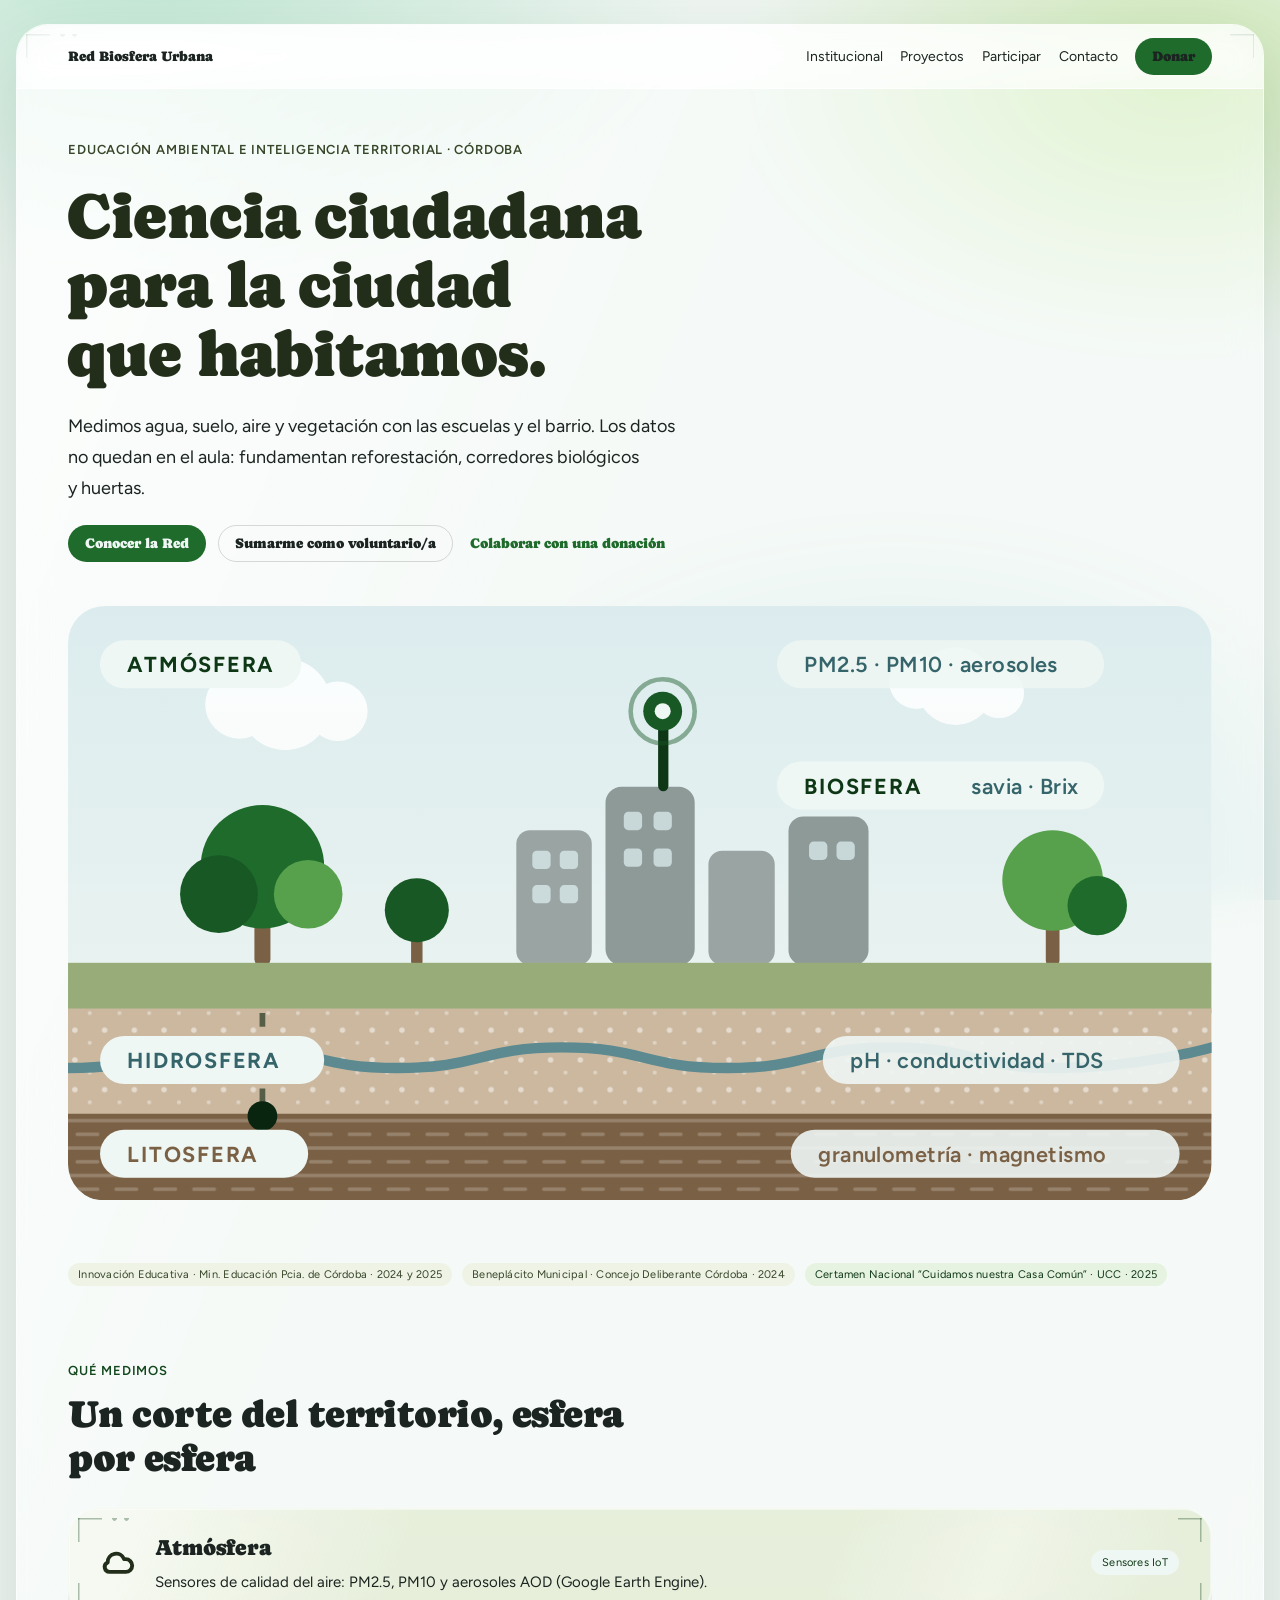
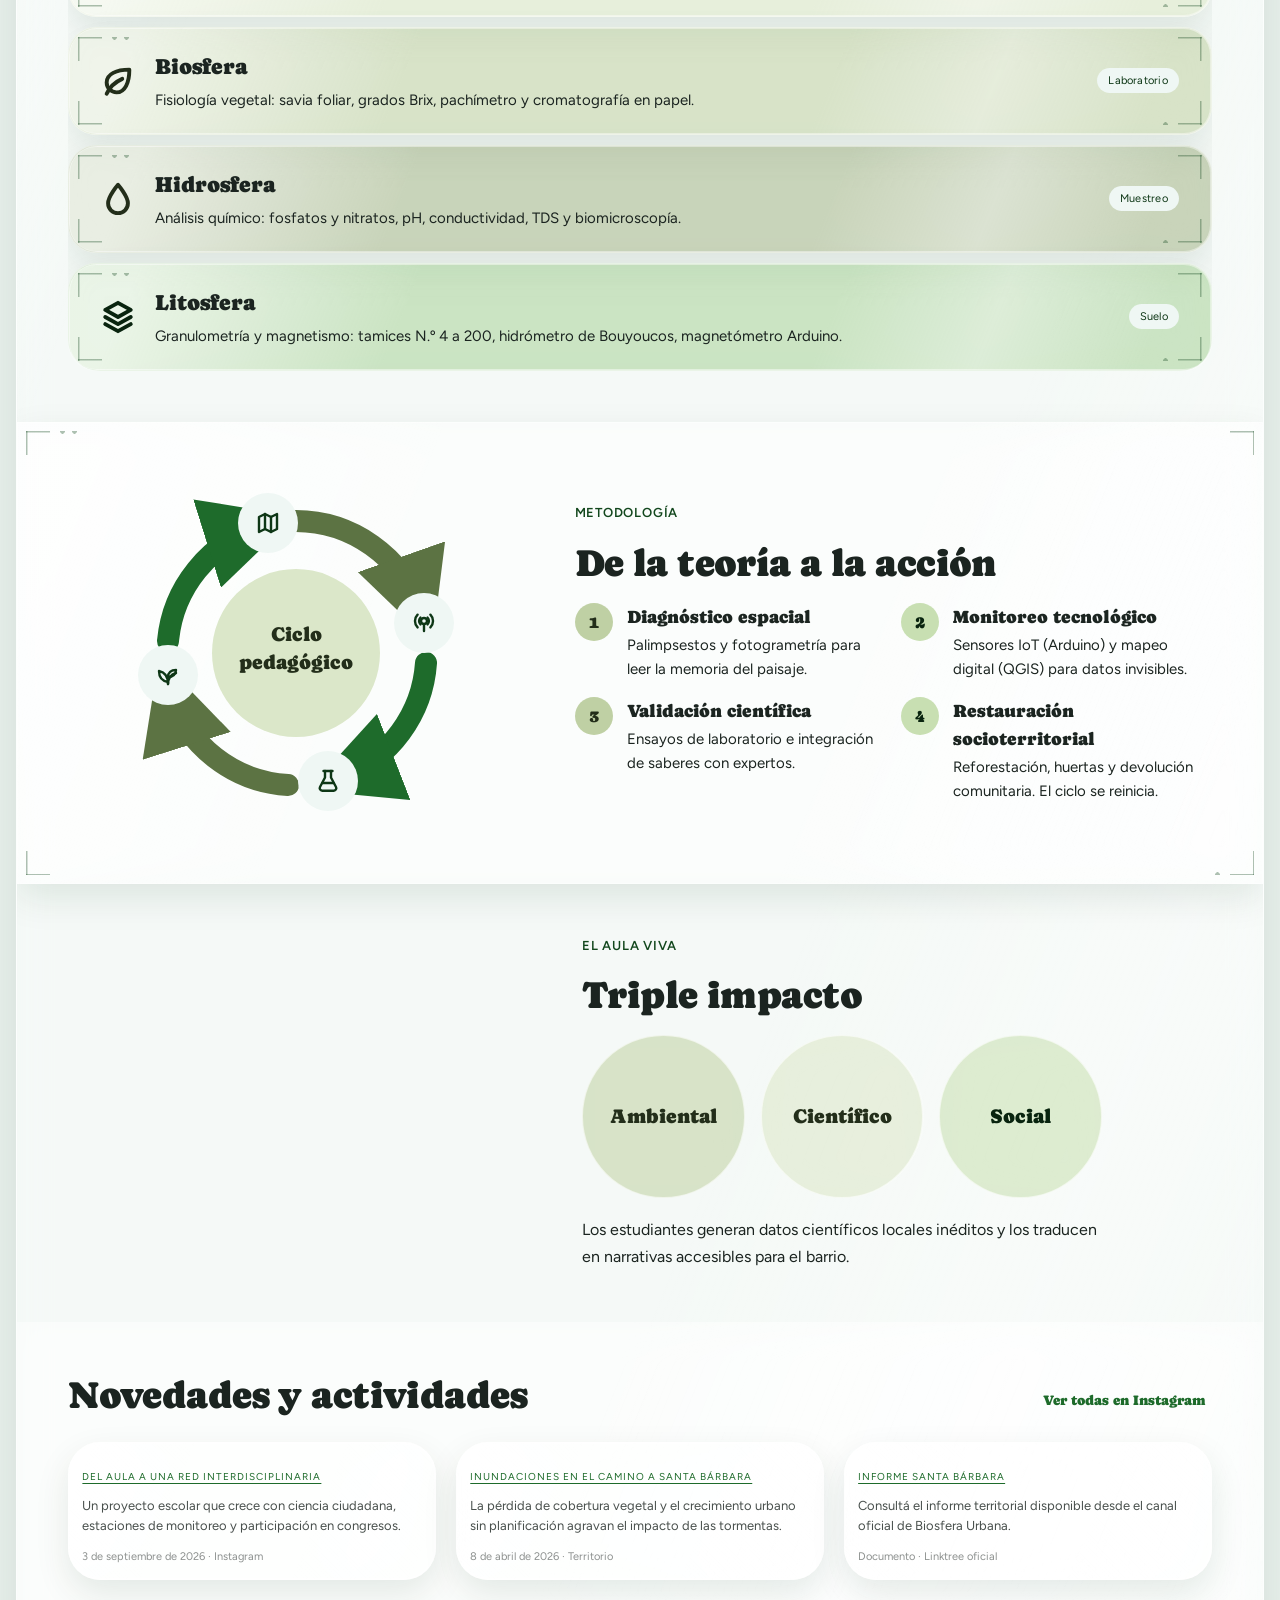
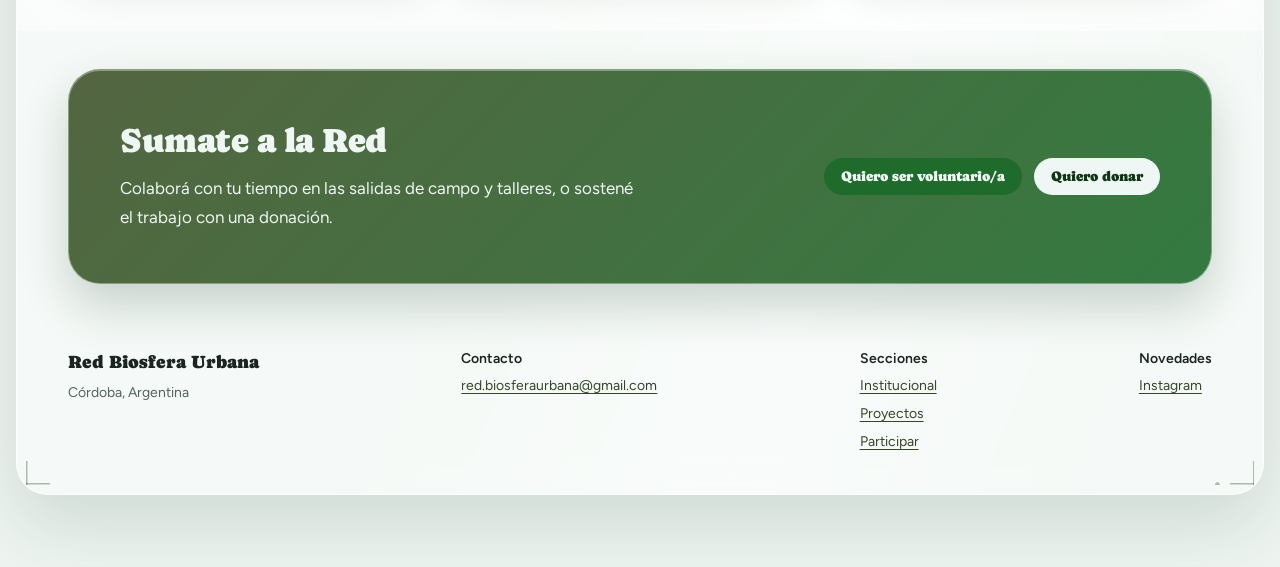
==== commit ca6c00e4: "Completar novedades con contenido de Instagram" ====
--- a/public/index.html
+++ b/public/index.html
@@ -243,30 +243,27 @@
       <section id="novedades" style="padding:clamp(32px,4vw,56px) clamp(24px,4vw,56px);background:rgba(255,255,255,.34);backdrop-filter:blur(16px) saturate(1.25);-webkit-backdrop-filter:blur(16px) saturate(1.25);display:flex;flex-direction:column;gap:24px">
         <div style="display:flex;flex-wrap:wrap;gap:16px;align-items:end;justify-content:space-between">
           <h2 style="font-family:var(--font-heading);font-size:clamp(28px,3.2vw,38px);line-height:1.2;margin:0">Novedades y actividades</h2>
-          <button type="button" class="btn btn-ghost">Ver todas</button>
+          <a class="btn btn-ghost" href="https://www.instagram.com/redbiosferaurbana/" target="_blank" rel="noopener">Ver todas en Instagram</a>
         </div>
         <div style="display:grid;grid-template-columns:repeat(auto-fit,minmax(260px,1fr));gap:20px">
           <article class="card" style="display:flex;flex-direction:column;gap:12px">
             <div class="washed" style="border-radius:20px;overflow:hidden"><image-slot id="rbu2-news-1" shape="rect" style="width:100%;aspect-ratio:3/2" placeholder="Foto de la actividad"></image-slot></div>
-            <span class="card-kicker">Título de la novedad</span>
-            <p class="card-body">Espacio reservado para la primera nota.</p>
-            <span class="card-meta">Fecha · Categoría</span>
+            <a class="card-kicker" href="https://www.instagram.com/redbiosferaurbana/p/Dc2XFMjju_U/" target="_blank" rel="noopener">Del aula a una red interdisciplinaria</a>
+            <p class="card-body">Un proyecto escolar que crece con ciencia ciudadana, estaciones de monitoreo y participación en congresos.</p>
+            <span class="card-meta">3 de septiembre de 2026 · Instagram</span>
           </article>
           <article class="card" style="display:flex;flex-direction:column;gap:12px">
             <div class="washed" style="border-radius:20px;overflow:hidden"><image-slot id="rbu2-news-2" shape="rect" style="width:100%;aspect-ratio:3/2" placeholder="Foto de la actividad"></image-slot></div>
-            <span class="card-kicker">Título de la novedad</span>
-            <p class="card-body">Espacio reservado para la segunda nota.</p>
-            <span class="card-meta">Fecha · Categoría</span>
+            <a class="card-kicker" href="https://www.instagram.com/redbiosferaurbana/reel/DW4wpxDDtob/" target="_blank" rel="noopener">Inundaciones en el camino a Santa Bárbara</a>
+            <p class="card-body">La pérdida de cobertura vegetal y el crecimiento urbano sin planificación agravan el impacto de las tormentas.</p>
+            <span class="card-meta">8 de abril de 2026 · Territorio</span>
           </article>
           <article class="card" style="display:flex;flex-direction:column;gap:12px">
             <div class="washed" style="border-radius:20px;overflow:hidden"><image-slot id="rbu2-news-3" shape="rect" style="width:100%;aspect-ratio:3/2" placeholder="Foto de la actividad"></image-slot></div>
-            <span class="card-kicker">Título de la novedad</span>
-            <p class="card-body">Espacio reservado para la tercera nota.</p>
-            <span class="card-meta">Fecha · Categoría</span>
+            <a class="card-kicker" href="https://online.fliphtml5.com/moahu/zunn/index.html" target="_blank" rel="noopener">Informe Santa Bárbara</a>
+            <p class="card-body">Consultá el informe territorial disponible desde el canal oficial de Biosfera Urbana.</p>
+            <span class="card-meta">Documento · Linktree oficial</span>
           </article>
-        </div>
-        <div class="nota-pendiente">
-          <p style="font-size:14px;line-height:1.6;margin:0;padding:14px 18px;border-radius:999px;background:var(--color-accent-100);color:var(--color-accent-800);width:fit-content;max-width:100%">Pendiente: textos, fechas y fotografías reales de novedades.</p>
         </div>
       </section>
 
@@ -302,6 +299,10 @@
           <a href="proyectos.html">Proyectos</a>
           <a href="participar.html">Participar</a>
         </div>
+              <div style="display:flex;flex-direction:column;gap:4px">
+          <span style="font-weight:600;color:var(--color-text)">Novedades</span>
+          <a href="https://www.instagram.com/redbiosferaurbana/" target="_blank" rel="noopener">Instagram</a>
+        </div>
       </footer>
   </div>
 </div>
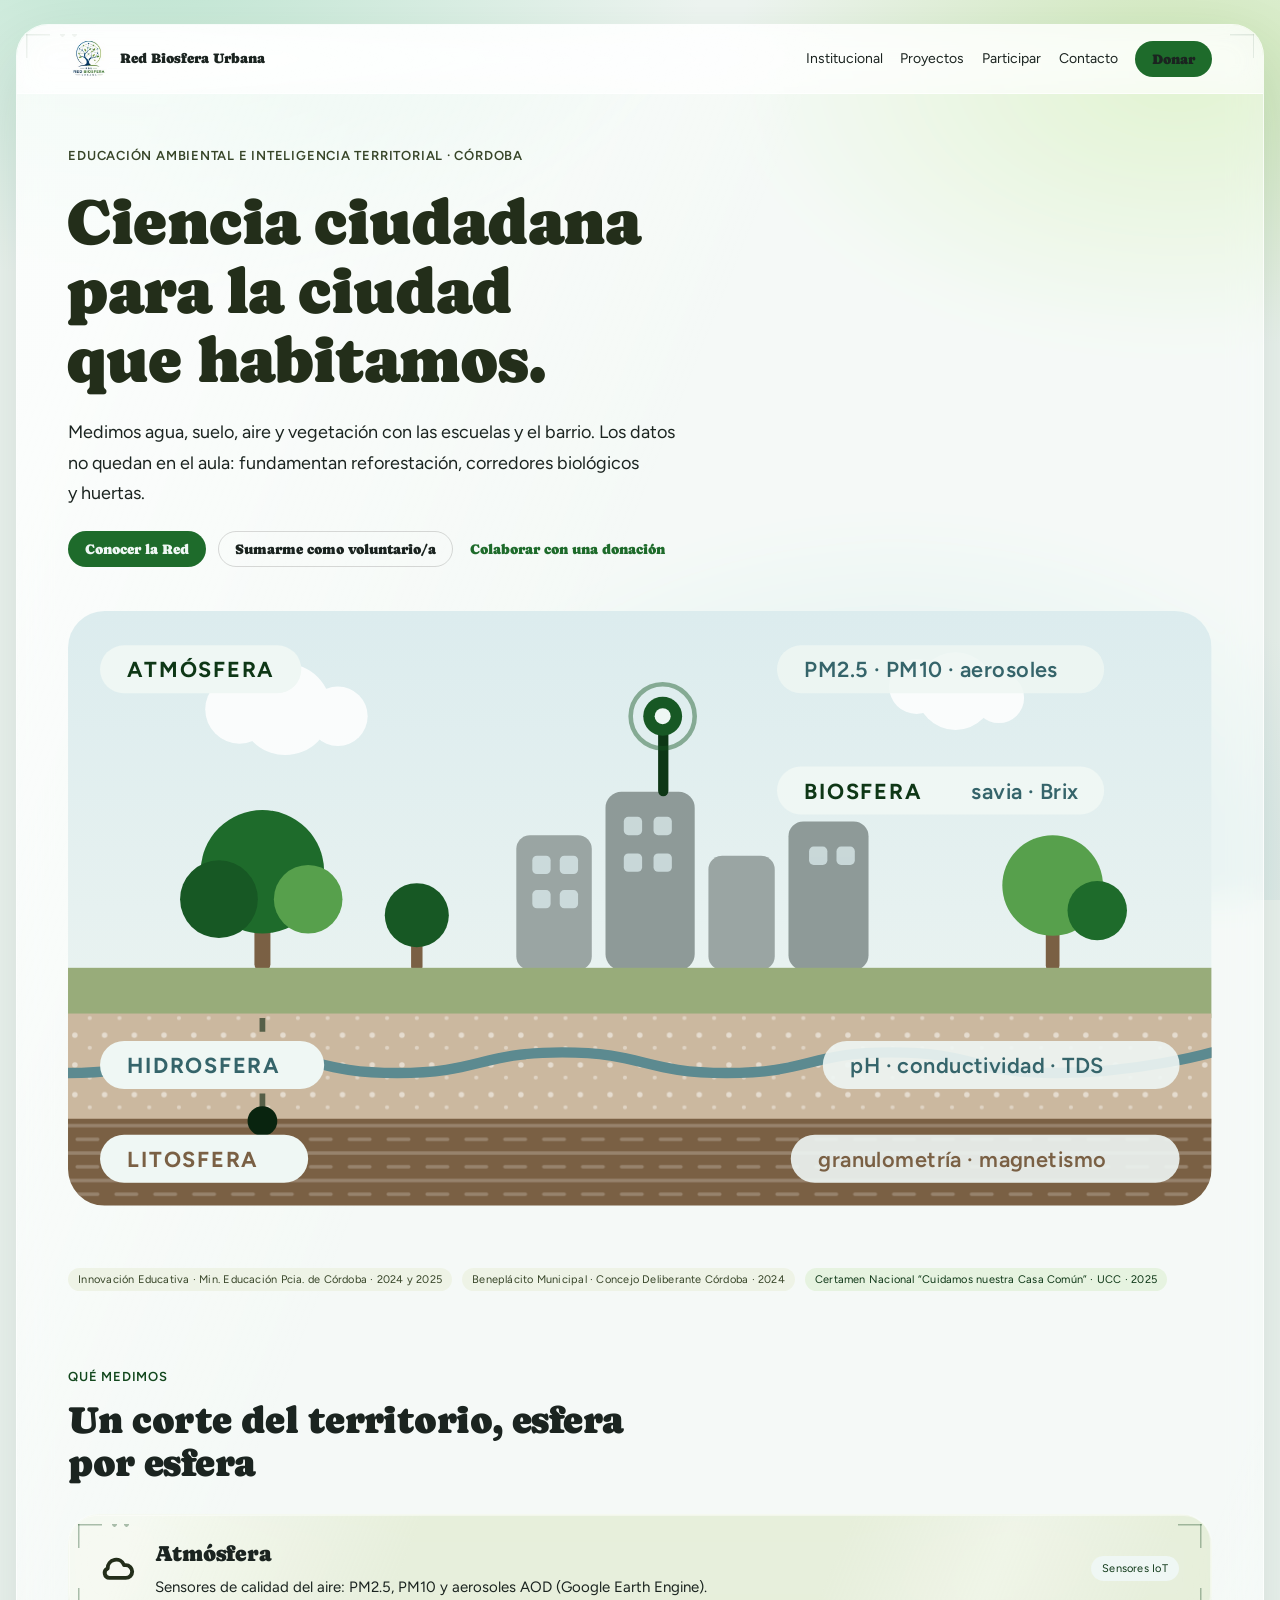
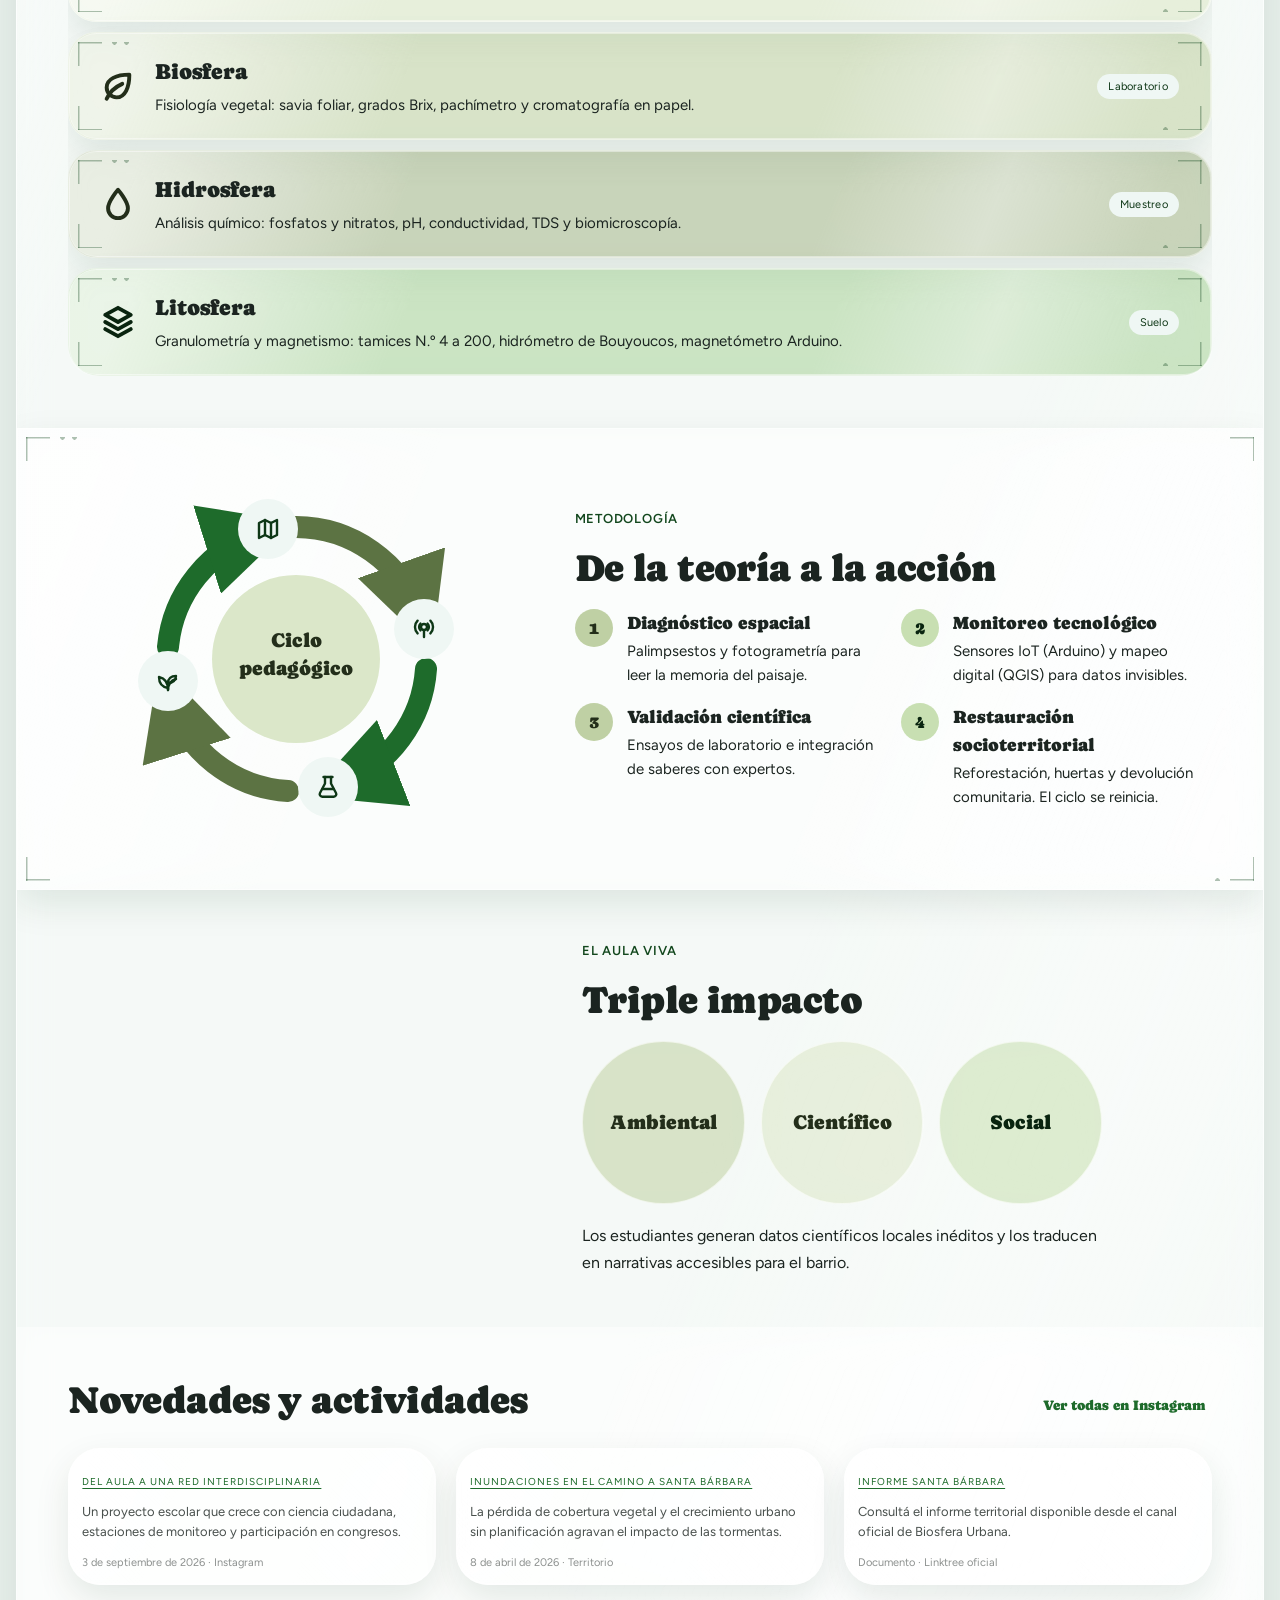
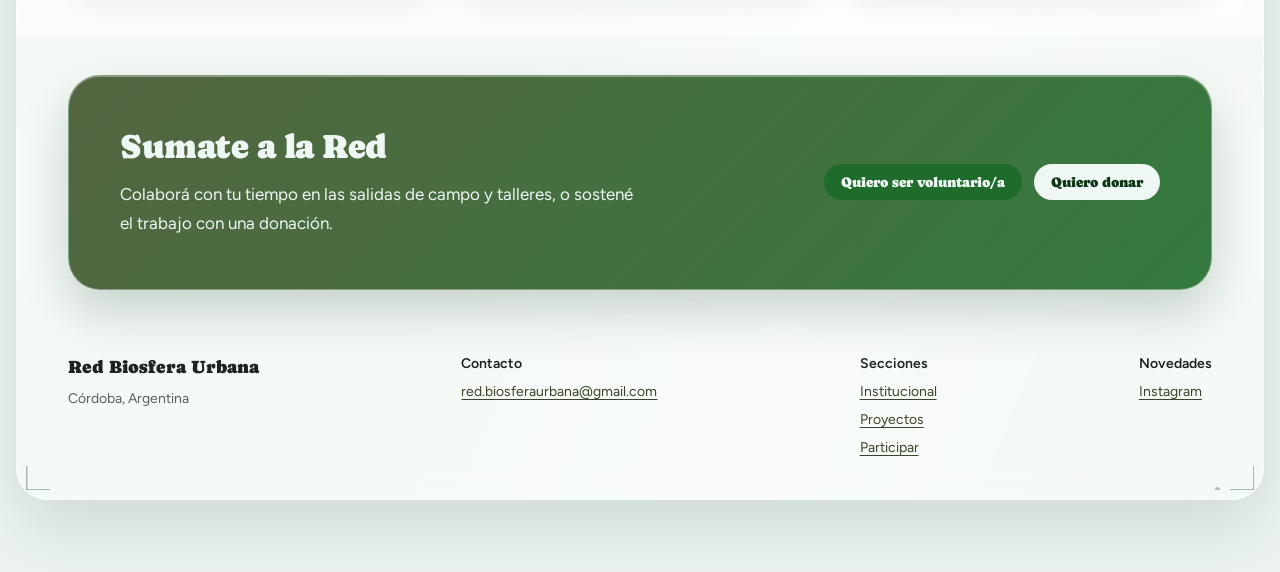
==== commit 383ee1f5: "Agregar imágenes de colaboradores y noticias" ====
--- a/public/index.html
+++ b/public/index.html
@@ -22,7 +22,7 @@
 <div class="pagina">
   <div class="lamina" data-glass>
     <nav class="nav" style="padding-inline:clamp(20px,4vw,56px)">
-      <a class="nav-brand" href="index.html">Red Biosfera Urbana</a>
+    <a class="nav-brand" href="index.html"><img src="assets/images/red-biosfera-urbana-avatar.jpg" alt="" width="52" height="52">Red Biosfera Urbana</a>
       <a href="institucional.html">Institucional</a>
       <a href="proyectos.html">Proyectos</a>
       <a href="participar.html">Participar</a>
--- a/public/assets/css/ajustes.css
+++ b/public/assets/css/ajustes.css
@@ -16,7 +16,11 @@
 /* — navegación — */
 .nav a { text-decoration: none; }
 .nav a[aria-current="page"] { color: var(--color-accent-2-900); font-weight: 700; }
-.nav-brand { font-family: var(--font-heading); color: var(--color-text); }
+.nav-brand {
+  display: inline-flex; align-items: center; gap: 10px;
+  font-family: var(--font-heading); color: var(--color-text);
+}
+.nav-brand img { flex: none; width: 42px; height: 42px; object-fit: contain; border-radius: 50%; }
 
 /* — saltar al contenido (teclado / lectores de pantalla) — */
 .saltar {
@@ -41,6 +45,7 @@
   .pagina { padding: 12px 10px 48px; }
   .lamina { border-radius: 24px; }
   .nav { flex-wrap: wrap; row-gap: 8px; }
+  .nav-brand img { width: 36px; height: 36px; }
   svg[style*="width:100%"] { border-radius: 20px; }
 }
 @media (prefers-reduced-motion: reduce) {
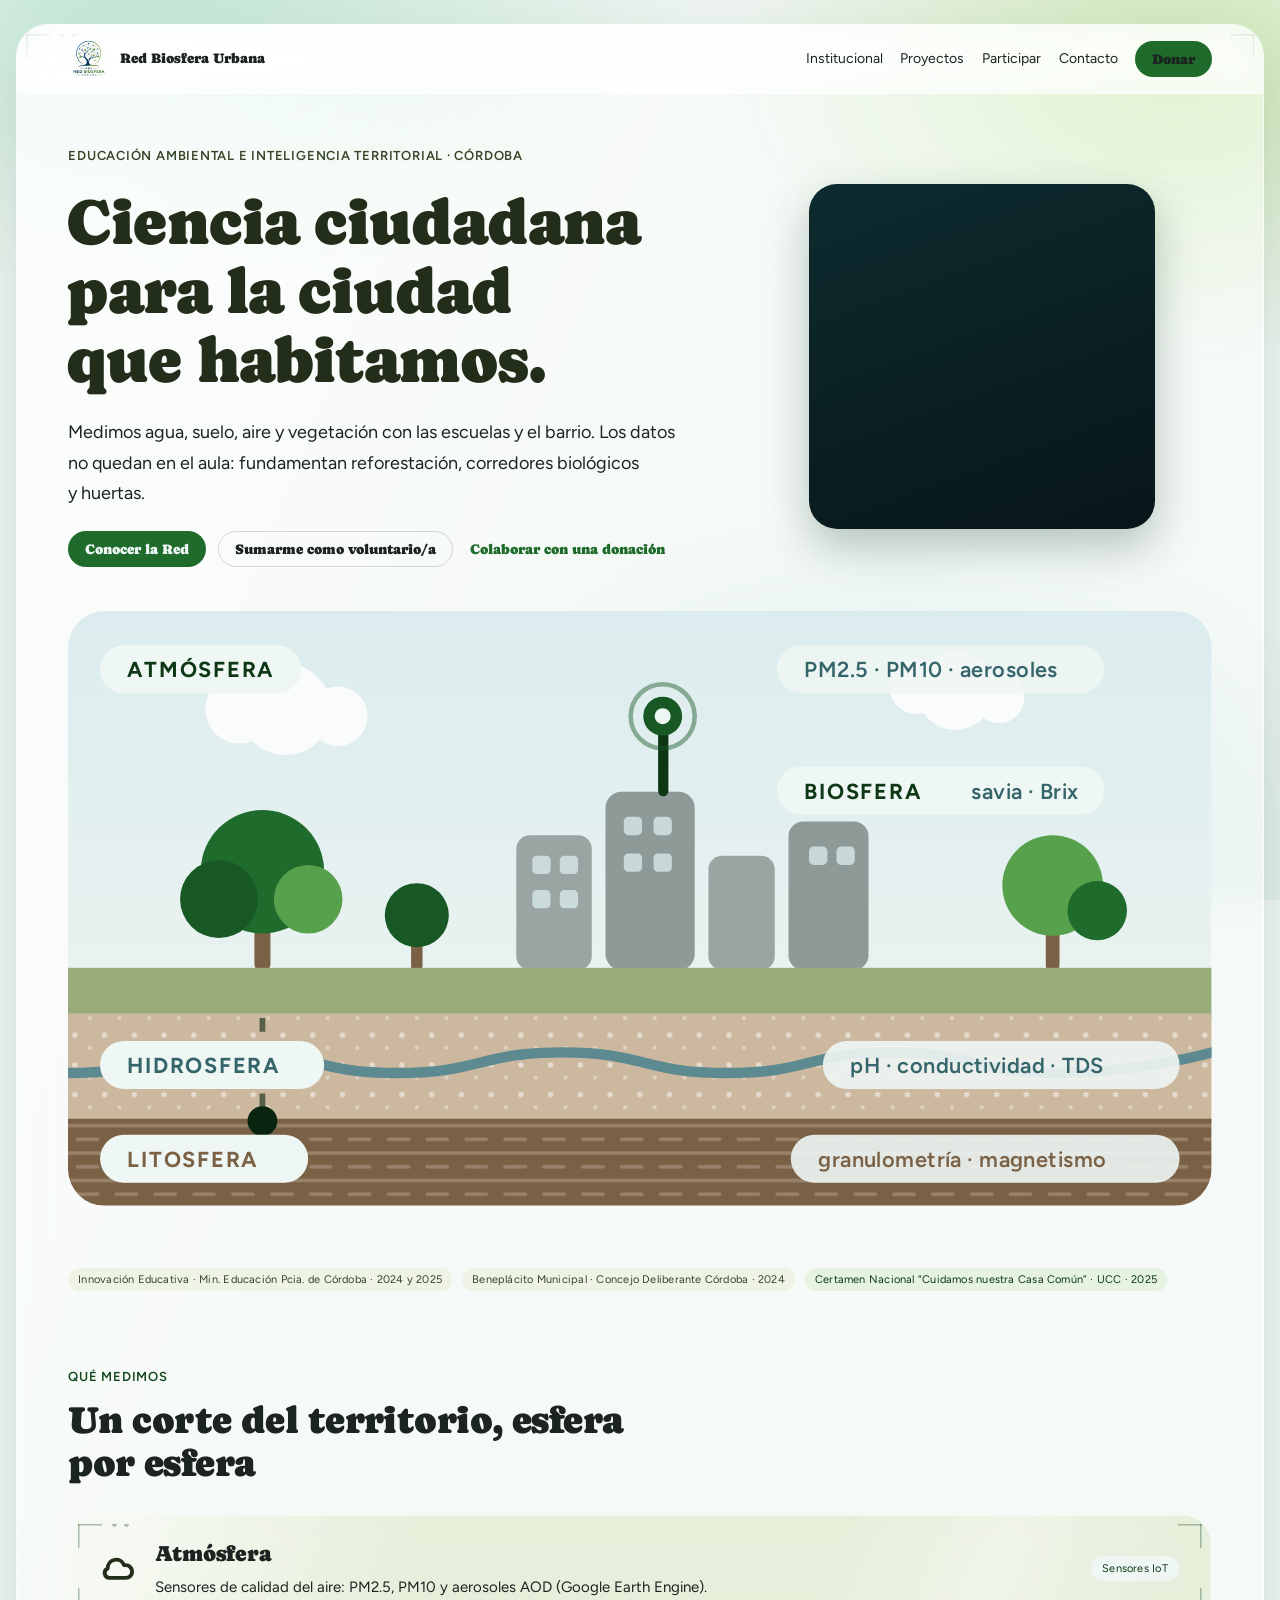
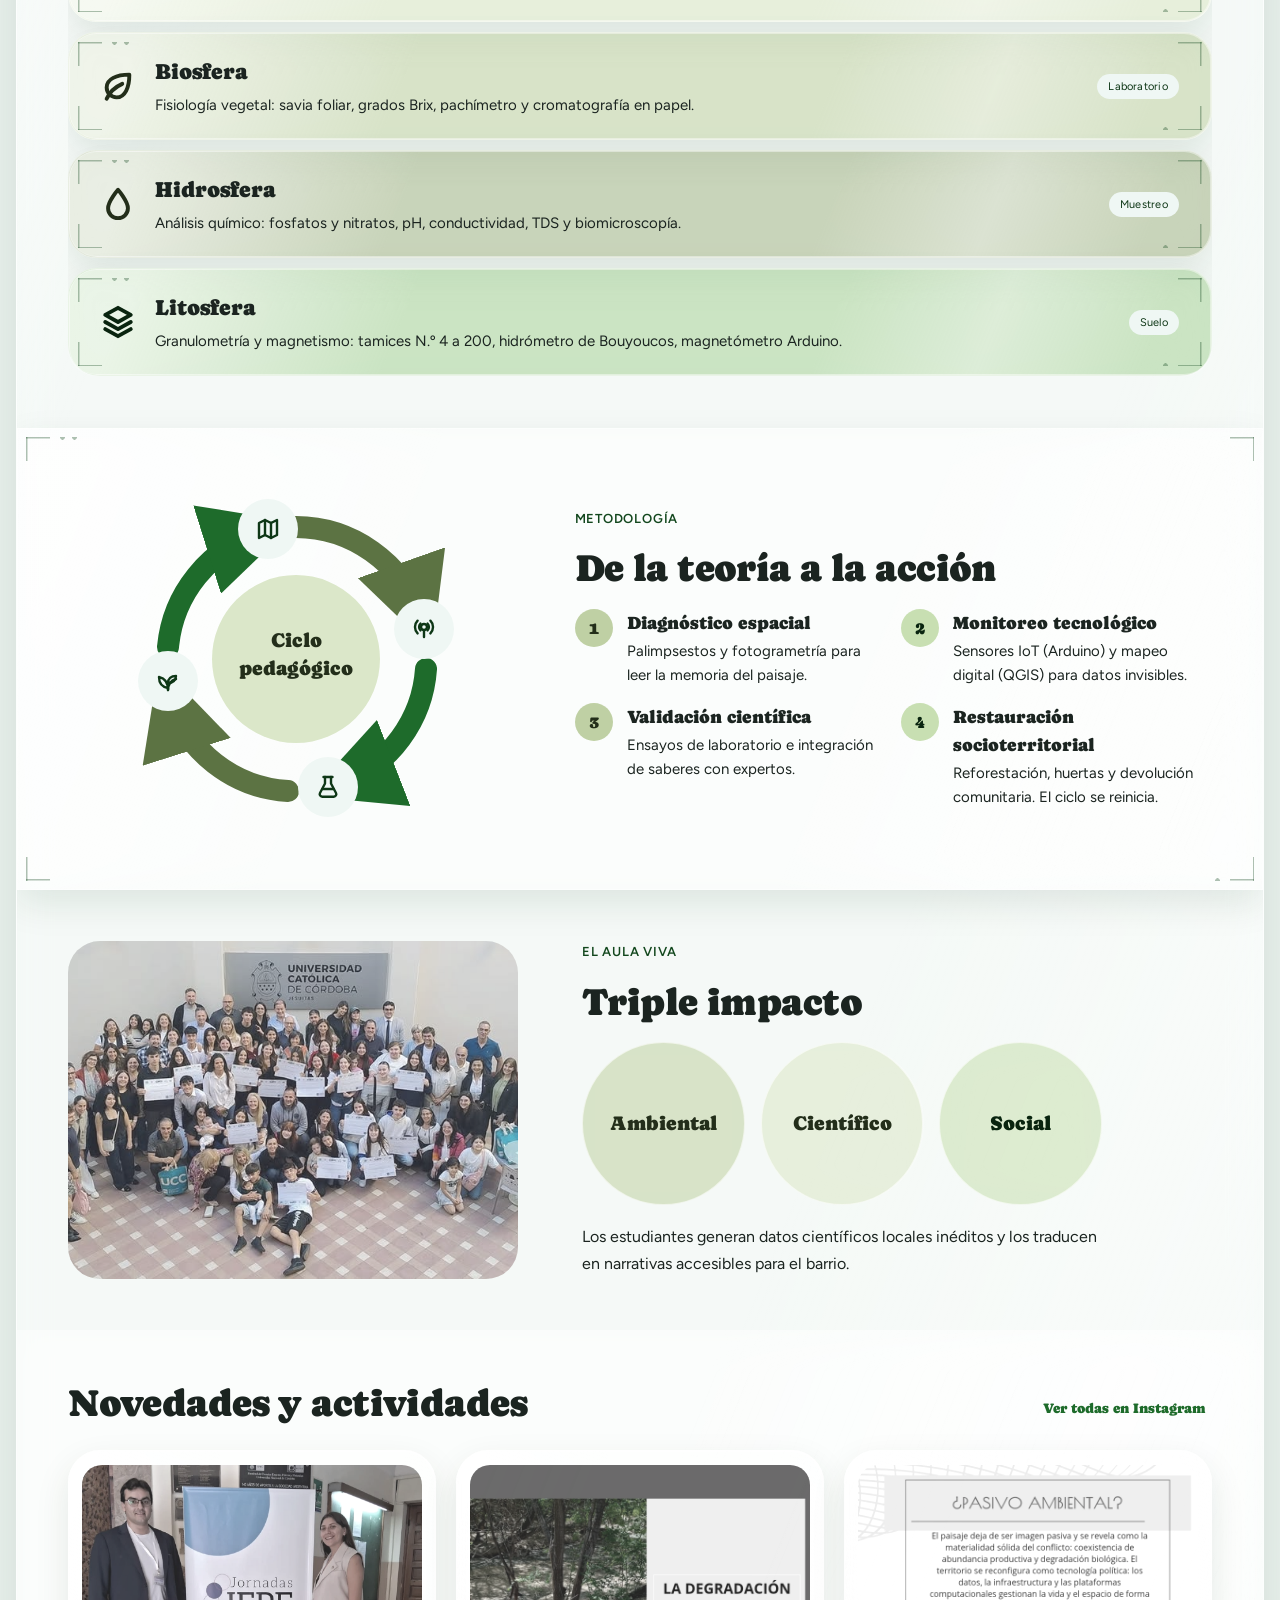
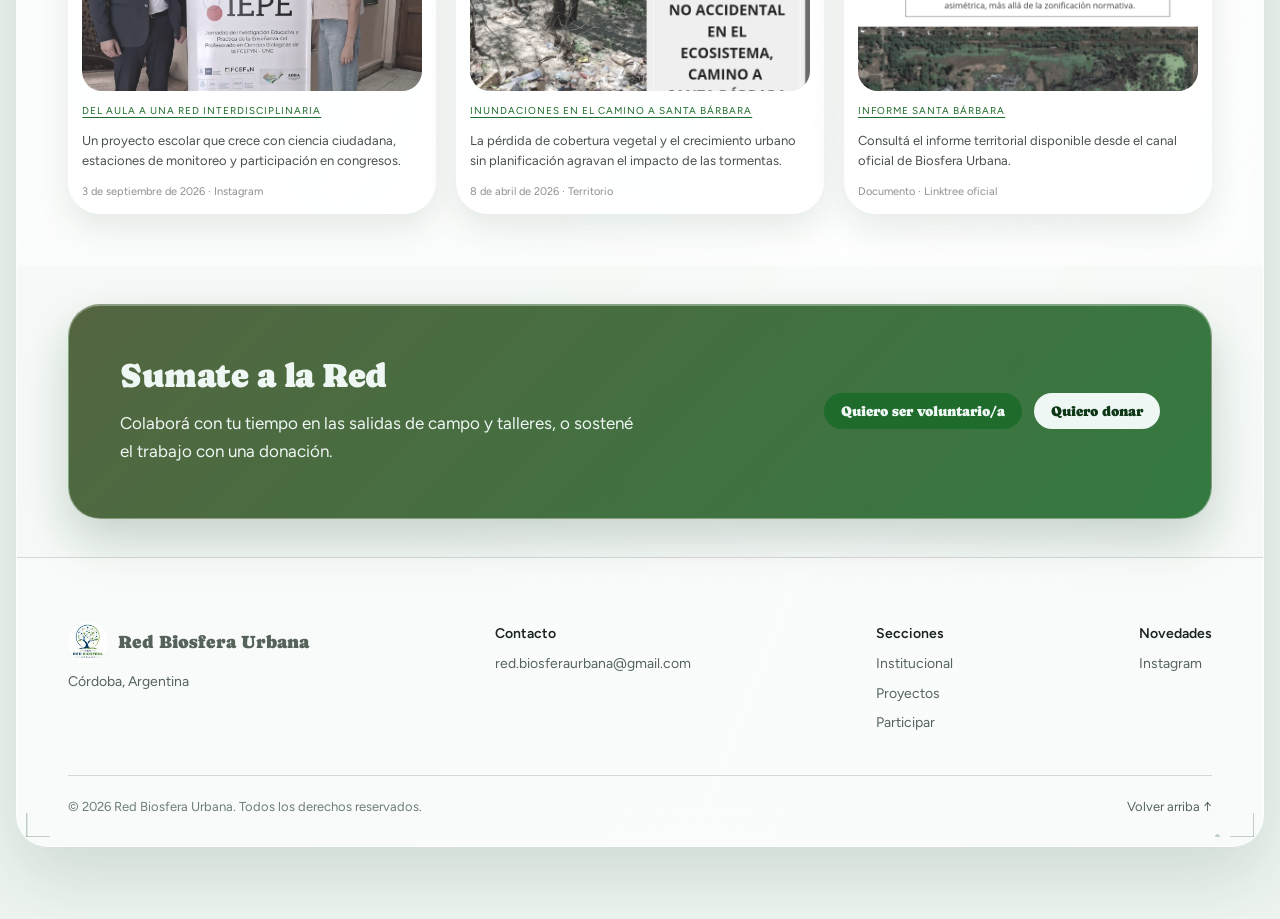
==== commit 07160f09: "Rediseñar home, institucional y sistema de contenido dinámico - Hero: logo animado (video) en marco " ====
--- a/public/index.html
+++ b/public/index.html
@@ -35,6 +35,7 @@
 
       <section style="position:relative;padding:clamp(32px,4vw,64px) clamp(24px,4vw,56px) clamp(24px,3vw,40px);overflow:clip">
         <div style="display:flex;flex-direction:column;gap:clamp(28px,4vw,44px)">
+          <div class="hero-row">
           <div style="display:flex;flex-direction:column;gap:22px;max-width:62ch">
             <span style="font-size:13px;letter-spacing:.06em;text-transform:uppercase;font-weight:600;color:var(--color-accent-2-800)">Educación ambiental e inteligencia territorial · Córdoba</span>
             <h1 style="font-family:var(--font-heading);font-size:clamp(38px,5vw,68px);line-height:1.08;margin:0;margin-left:-.028em;color:var(--color-accent-2-900)">Ciencia ciudadana<br>para la ciudad<br>que habitamos.</h1>
@@ -45,6 +46,9 @@
               <a class="btn btn-ghost" href="participar.html">Colaborar con una donación</a>
             </div>
           </div>
+
+          <div class="hero-logo-wrap"><div class="hero-logo-frame"><video class="hero-logo" src="assets/images/video/rbu-logo-animado.mp4" width="480" height="480" autoplay muted loop playsinline disablepictureinpicture aria-label="Logo animado de Red Biosfera Urbana"><img src="assets/images/rbu-logo-animado.gif" alt="Logo animado de Red Biosfera Urbana" width="380" height="380"></video></div></div>
+        </div>
 
           <svg viewBox="0 0 1000 520" role="img" aria-label="Corte del territorio urbano: atmósfera, biosfera, hidrosfera y litosfera, con los instrumentos de medición de cada capa" style="width:100%;height:auto;border-radius:32px;display:block">
             <defs>
@@ -226,7 +230,7 @@
 
       <section style="padding:clamp(32px,4vw,56px) clamp(24px,4vw,56px);display:grid;grid-template-columns:minmax(0,5fr) minmax(0,7fr);gap:clamp(24px,5vw,64px);align-items:center">
         <figure class="washed" style="margin:0;border-radius:32px;overflow:hidden">
-          <image-slot id="rbu2-aula" shape="rect" style="width:100%;aspect-ratio:4/3" placeholder="Foto: estudiantes en trabajo de campo"></image-slot>
+          <img src="assets/images/noticias/entrega-certificados-ucc.jpg" alt="Estudiantes y familias de la Red Biosfera Urbana en la entrega de certificados en la UCC" style="width:100%;aspect-ratio:4/3;width:100%;height:100%;object-fit:cover;display:block">
         </figure>
         <div style="display:flex;flex-direction:column;gap:18px">
           <span style="font-size:13px;letter-spacing:.06em;text-transform:uppercase;font-weight:600;color:var(--color-accent-700)">El aula viva</span>
@@ -246,20 +250,17 @@
           <a class="btn btn-ghost" href="https://www.instagram.com/redbiosferaurbana/" target="_blank" rel="noopener">Ver todas en Instagram</a>
         </div>
         <div style="display:grid;grid-template-columns:repeat(auto-fit,minmax(260px,1fr));gap:20px">
-          <article class="card" style="display:flex;flex-direction:column;gap:12px">
-            <div class="washed" style="border-radius:20px;overflow:hidden"><image-slot id="rbu2-news-1" shape="rect" style="width:100%;aspect-ratio:3/2" placeholder="Foto de la actividad"></image-slot></div>
+          <article class="card" style="display:flex;flex-direction:column;gap:12px"><div class="washed" style="border-radius:20px;overflow:hidden"><img src="assets/images/noticias/jornadas-iepe-montes.jpg" alt="Jonatan Montes presentando en las Jornadas IEPE" style="width:100%;aspect-ratio:3/2;object-fit:cover;object-position:top;display:block"></div>
             <a class="card-kicker" href="https://www.instagram.com/redbiosferaurbana/p/Dc2XFMjju_U/" target="_blank" rel="noopener">Del aula a una red interdisciplinaria</a>
             <p class="card-body">Un proyecto escolar que crece con ciencia ciudadana, estaciones de monitoreo y participación en congresos.</p>
             <span class="card-meta">3 de septiembre de 2026 · Instagram</span>
           </article>
-          <article class="card" style="display:flex;flex-direction:column;gap:12px">
-            <div class="washed" style="border-radius:20px;overflow:hidden"><image-slot id="rbu2-news-2" shape="rect" style="width:100%;aspect-ratio:3/2" placeholder="Foto de la actividad"></image-slot></div>
+          <article class="card" style="display:flex;flex-direction:column;gap:12px"><div class="washed" style="border-radius:20px;overflow:hidden"><img src="assets/images/noticias/degradacion-camino-santa-barbara.webp" alt="Degradación del ecosistema en el camino a Santa Bárbara" style="width:100%;aspect-ratio:3/2;object-fit:cover;object-position:top;display:block"></div>
             <a class="card-kicker" href="https://www.instagram.com/redbiosferaurbana/reel/DW4wpxDDtob/" target="_blank" rel="noopener">Inundaciones en el camino a Santa Bárbara</a>
             <p class="card-body">La pérdida de cobertura vegetal y el crecimiento urbano sin planificación agravan el impacto de las tormentas.</p>
             <span class="card-meta">8 de abril de 2026 · Territorio</span>
           </article>
-          <article class="card" style="display:flex;flex-direction:column;gap:12px">
-            <div class="washed" style="border-radius:20px;overflow:hidden"><image-slot id="rbu2-news-3" shape="rect" style="width:100%;aspect-ratio:3/2" placeholder="Foto de la actividad"></image-slot></div>
+          <article class="card" style="display:flex;flex-direction:column;gap:12px"><div class="washed" style="border-radius:20px;overflow:hidden"><img src="assets/images/noticias/informe-pasivo-ambiental-santa-barbara.webp" alt="Análisis satelital del territorio de Santa Bárbara" style="width:100%;aspect-ratio:3/2;object-fit:cover;object-position:top;display:block"></div>
             <a class="card-kicker" href="https://online.fliphtml5.com/moahu/zunn/index.html" target="_blank" rel="noopener">Informe Santa Bárbara</a>
             <p class="card-body">Consultá el informe territorial disponible desde el canal oficial de Biosfera Urbana.</p>
             <span class="card-meta">Documento · Linktree oficial</span>
@@ -284,26 +285,32 @@
     </div>
     
 </main>
-<footer style="padding:24px clamp(24px,4vw,56px) 40px;display:flex;flex-wrap:wrap;gap:24px;justify-content:space-between;font-size:14px;line-height:1.7;color:var(--color-neutral-700)">
-        <div style="display:flex;flex-direction:column;gap:4px">
-          <span style="font-family:var(--font-heading);font-size:18px;color:var(--color-text)">Red Biosfera Urbana</span>
+<footer class="site-footer">
+      <div class="footer-top">
+        <div class="footer-brand">
+          <a class="footer-brand-link" href="index.html"><img src="assets/images/red-biosfera-urbana-avatar.jpg" alt="" width="40" height="40">Red Biosfera Urbana</a>
           <span>Córdoba, Argentina</span>
         </div>
-        <div style="display:flex;flex-direction:column;gap:4px">
+        <div class="footer-col">
           <span style="font-weight:600;color:var(--color-text)">Contacto</span>
           <a href="mailto:red.biosferaurbana@gmail.com">red.biosferaurbana@gmail.com</a>
         </div>
-        <div style="display:flex;flex-direction:column;gap:4px">
+        <div class="footer-col">
           <span style="font-weight:600;color:var(--color-text)">Secciones</span>
           <a href="institucional.html">Institucional</a>
           <a href="proyectos.html">Proyectos</a>
           <a href="participar.html">Participar</a>
         </div>
-              <div style="display:flex;flex-direction:column;gap:4px">
+              <div class="footer-col">
           <span style="font-weight:600;color:var(--color-text)">Novedades</span>
           <a href="https://www.instagram.com/redbiosferaurbana/" target="_blank" rel="noopener">Instagram</a>
         </div>
-      </footer>
+      </div>
+      <div class="footer-bottom">
+        <span>© 2026 Red Biosfera Urbana. Todos los derechos reservados.</span>
+        <a href="#contenido">Volver arriba ↑</a>
+      </div>
+    </footer>
   </div>
 </div>
 <script src="assets/js/sitio.js" defer></script>
--- a/public/assets/css/ajustes.css
+++ b/public/assets/css/ajustes.css
@@ -21,6 +21,21 @@
   font-family: var(--font-heading); color: var(--color-text);
 }
 .nav-brand img { flex: none; width: 42px; height: 42px; object-fit: contain; border-radius: 50%; }
+.hero-row { display: flex; flex-wrap: wrap; align-items: center; gap: clamp(24px, 5vw, 64px); }
+.hero-row > div:first-child { flex: 2 1 320px; }
+.hero-logo-wrap { flex: 1 1 240px; min-width: 0; display: flex; justify-content: center; align-items: center; }
+.hero-logo-frame {
+  width: clamp(200px, 27vw, 400px); height: clamp(200px, 27vw, 400px); box-sizing: border-box;
+  background: linear-gradient(160deg, #0d2b2f, #081619);
+  border-radius: 28px; padding: 14px;
+  box-shadow: 0 18px 44px rgba(14, 55, 32, .28);
+  display: flex; align-items: center; justify-content: center;
+}
+.hero-logo { width: 100%; height: 100%; object-fit: contain; border-radius: 18px; display: block; }
+@media (max-width: 640px) {
+  .hero-logo-frame { width: clamp(160px, 46vw, 260px); height: clamp(160px, 46vw, 260px); border-radius: 22px; padding: 10px; }
+  .hero-logo { border-radius: 14px; }
+}
 
 /* — saltar al contenido (teclado / lectores de pantalla) — */
 .saltar {
@@ -32,13 +47,40 @@
 
 /* — formularios — */
 .trampa-spam { position: absolute !important; left: -9999px !important; width: 1px; height: 1px; opacity: 0; }
-textarea.input { resize: vertical; font: inherit; }
+/* el radio "pastilla" (999px) de .input queda bien en campos de una línea,
+   pero en el textarea (multilínea, más alto) lo deforma en cápsula */
+textarea.input { resize: vertical; font: inherit; border-radius: var(--radius-lg); }
 form[data-glass] { width: 100% !important; height: auto !important; }
 form[data-glass] .input { width: 100% !important; max-width: 100% !important; }
 .aviso-enviado[hidden] { display: none; }
 
 /* — notas de contenido pendiente: se ocultan con data-pendientes="off" en <body> — */
 body[data-pendientes="off"] .nota-pendiente { display: none; }
+
+/* — pie de página — */
+.site-footer {
+  padding: clamp(40px, 6vw, 64px) clamp(24px, 4vw, 56px) clamp(20px, 3vw, 28px);
+  background: rgba(255, 255, 255, .28);
+  border-top: 1px solid var(--color-divider);
+  font-size: 14px; line-height: 1.7; color: var(--color-neutral-700);
+}
+.footer-top { display: flex; flex-wrap: wrap; gap: 32px 24px; justify-content: space-between; }
+.footer-brand { display: flex; flex-direction: column; gap: 8px; max-width: 32ch; }
+.footer-brand-link {
+  display: inline-flex; align-items: center; gap: 10px;
+  font-family: var(--font-heading); font-size: 18px; color: var(--color-text); text-decoration: none;
+}
+.footer-brand-link img { flex: none; width: 40px; height: 40px; object-fit: contain; border-radius: 50%; }
+.footer-col { display: flex; flex-direction: column; gap: 6px; }
+.footer-col > span:first-child { font-weight: 600; color: var(--color-text); }
+.site-footer a { color: var(--color-neutral-700); text-decoration: none; }
+.site-footer a:hover { color: var(--color-accent); text-decoration: underline; }
+.footer-bottom {
+  display: flex; flex-wrap: wrap; gap: 8px 16px; justify-content: space-between;
+  margin-top: clamp(28px, 5vw, 40px); padding-top: 20px;
+  border-top: 1px solid var(--color-divider);
+  font-size: 13px; color: var(--color-neutral-600);
+}
 
 /* — responsive — */
 @media (max-width: 860px) {
@@ -55,7 +97,8 @@
 /* — grillas del mockup que necesitan colapsar en pantallas chicas — */
 @media (max-width: 860px) {
   [style*="grid-template-columns:minmax(0,5fr)"],
-  [style*="grid-template-columns: minmax(0,5fr)"] {
+  [style*="grid-template-columns: minmax(0,5fr)"],
+  [style*="grid-template-columns:minmax(0,6fr) minmax(0,6fr)"] {
     grid-template-columns: minmax(0, 1fr) !important;
   }
   [style*="grid-template-columns:repeat(3,minmax(0,1fr))"] {
